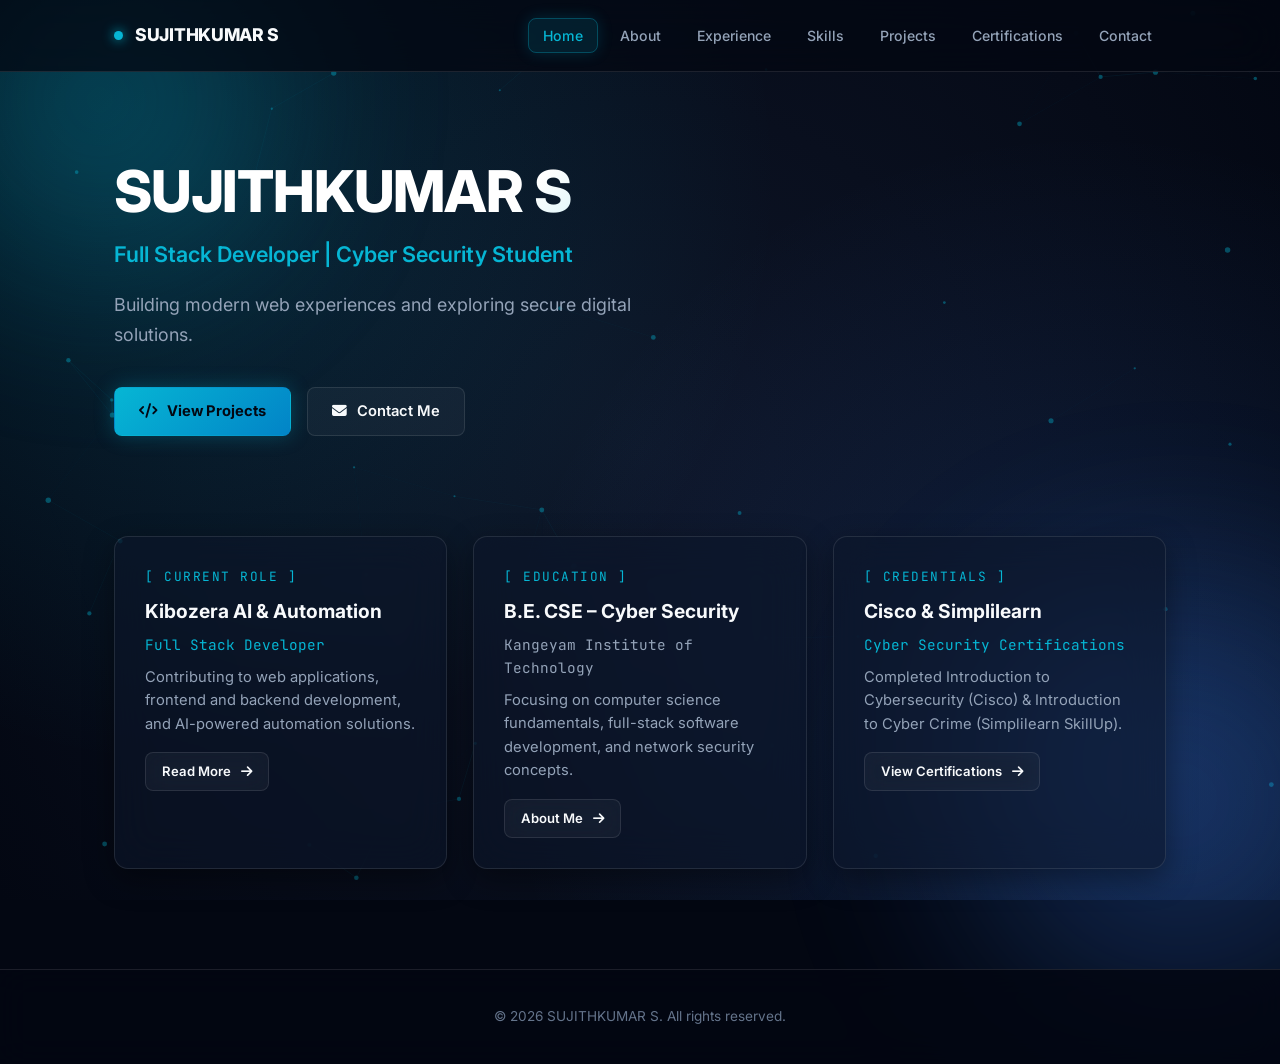
==== index.html @ cd96d647 "Initial portfolio website" ====
<!DOCTYPE html>
<html lang="en">
<head>
  <meta charset="UTF-8">
  <meta name="viewport" content="width=device-width, initial-scale=1.0">
  <title>SUJITHKUMAR S | Full Stack Developer & Cyber Security Student</title>
  <meta name="description" content="Personal Portfolio of SUJITHKUMAR S - Full Stack Developer & B.E. CSE (Cyber Security) Student.">
  <meta name="theme-color" content="#030712">
  
  <!-- Fonts -->
  <link rel="preconnect" href="https://fonts.googleapis.com">
  <link rel="preconnect" href="https://fonts.gstatic.com" crossorigin>
  <link href="https://fonts.googleapis.com/css2?family=Inter:wght@300;400;500;600;700;800&family=JetBrains+Mono:wght@400;500;600&display=swap" rel="stylesheet">
  
  <!-- Icons -->
  <link rel="stylesheet" href="https://cdnjs.cloudflare.com/ajax/libs/font-awesome/6.4.0/css/all.min.css">
  
  <!-- Main CSS -->
  <link rel="stylesheet" href="style.css">
</head>
<body>

  <!-- ANIMATED BACKGROUND ELEMENTS -->
  <canvas id="bg-canvas"></canvas>
  <div class="bg-orb bg-orb-1"></div>
  <div class="bg-orb bg-orb-2"></div>

  <!-- NAVBAR -->
  <nav class="navbar">
    <div class="container nav-container">
      <a href="index.html" class="nav-brand">
        <span class="nav-brand-dot"></span>
        SUJITHKUMAR S
      </a>

      <ul class="nav-links" id="nav-links">
        <li><a href="index.html" class="nav-link active">Home</a></li>
        <li><a href="about.html" class="nav-link">About</a></li>
        <li><a href="experience.html" class="nav-link">Experience</a></li>
        <li><a href="skills.html" class="nav-link">Skills</a></li>
        <li><a href="projects.html" class="nav-link">Projects</a></li>
        <li><a href="certifications.html" class="nav-link">Certifications</a></li>
        <li><a href="contact.html" class="nav-link">Contact</a></li>
      </ul>

      <button class="mobile-toggle" id="mobile-toggle" aria-label="Toggle navigation">
        <i class="fa-solid fa-bars"></i>
      </button>
    </div>
  </nav>

  <!-- HERO SECTION -->
  <section class="section hero-section">
    <div class="container">
      <h1 class="hero-title">SUJITHKUMAR S</h1>
      <h2 class="hero-subtitle">Full Stack Developer | Cyber Security Student</h2>
      <p class="hero-desc">
        Building modern web experiences and exploring secure digital solutions.
      </p>

      <div class="hero-actions">
        <a href="projects.html" class="btn btn-primary">
          <i class="fa-solid fa-code"></i> View Projects
        </a>
        <a href="contact.html" class="btn btn-outline">
          <i class="fa-solid fa-envelope"></i> Contact Me
        </a>
      </div>
    </div>
  </section>

  <!-- HIGHLIGHT OVERVIEW CARDS -->
  <section class="section" style="padding-top: 0;">
    <div class="container">
      <div class="projects-grid">
        <div class="card">
          <div class="section-tag">[ CURRENT ROLE ]</div>
          <h3 style="font-size: 1.2rem; font-weight: 700; margin-bottom: 6px;">Kibozera AI & Automation</h3>
          <p style="color: var(--accent-cyan); font-size: 0.9rem; margin-bottom: 10px;" class="font-mono">Full Stack Developer</p>
          <p style="color: var(--text-secondary); font-size: 0.92rem; margin-bottom: 16px;">
            Contributing to web applications, frontend and backend development, and AI-powered automation solutions.
          </p>
          <a href="experience.html" class="btn btn-outline btn-sm">Read More <i class="fa-solid fa-arrow-right"></i></a>
        </div>

        <div class="card">
          <div class="section-tag">[ EDUCATION ]</div>
          <h3 style="font-size: 1.2rem; font-weight: 700; margin-bottom: 6px;">B.E. CSE – Cyber Security</h3>
          <p style="color: var(--text-secondary); font-size: 0.9rem; margin-bottom: 10px;" class="font-mono">Kangeyam Institute of Technology</p>
          <p style="color: var(--text-secondary); font-size: 0.92rem; margin-bottom: 16px;">
            Focusing on computer science fundamentals, full-stack software development, and network security concepts.
          </p>
          <a href="about.html" class="btn btn-outline btn-sm">About Me <i class="fa-solid fa-arrow-right"></i></a>
        </div>

        <div class="card">
          <div class="section-tag">[ CREDENTIALS ]</div>
          <h3 style="font-size: 1.2rem; font-weight: 700; margin-bottom: 6px;">Cisco & Simplilearn</h3>
          <p style="color: var(--accent-cyan); font-size: 0.9rem; margin-bottom: 10px;" class="font-mono">Cyber Security Certifications</p>
          <p style="color: var(--text-secondary); font-size: 0.92rem; margin-bottom: 16px;">
            Completed Introduction to Cybersecurity (Cisco) & Introduction to Cyber Crime (Simplilearn SkillUp).
          </p>
          <a href="certifications.html" class="btn btn-outline btn-sm">View Certifications <i class="fa-solid fa-arrow-right"></i></a>
        </div>
      </div>
    </div>
  </section>

  <!-- FOOTER -->
  <footer class="footer">
    <div class="container">
      <p>&copy; 2026 SUJITHKUMAR S. All rights reserved.</p>
    </div>
  </footer>

  <div id="toast-container" class="toast-container"></div>
  <script src="script.js"></script>
</body>
</html>
---- style.css ----
/* ==========================================================================
   SUJITHKUMAR S - PERSONAL PORTFOLIO STYLESHEET
   Full Stack Developer | B.E. CSE (Cyber Security) Student
   Design: Ultra-Premium Ambient Grid, Floating Orbs, Particle Network, Glassmorphism
   ========================================================================== */

@import url('https://fonts.googleapis.com/css2?family=Inter:wght@300;400;500;600;700;800&family=JetBrains+Mono:wght@400;500;600&display=swap');

:root {
  /* Ambient Dark Palette */
  --bg-main: #030712;
  --bg-surface: rgba(13, 22, 42, 0.6);
  --bg-card-hover: rgba(22, 34, 60, 0.75);
  
  /* Cyber Cyan / Electric Blue Accents */
  --accent-cyan: #06b6d4;
  --accent-cyan-light: #22d3ee;
  --accent-blue: #3b82f6;
  --accent-glow: rgba(6, 182, 212, 0.28);
  
  /* Text & Glass Borders */
  --text-primary: #f8fafc;
  --text-secondary: #94a3b8;
  --text-muted: #64748b;
  --border-glass: rgba(255, 255, 255, 0.1);
  --border-accent: rgba(6, 182, 212, 0.45);

  /* Typography */
  --font-sans: 'Inter', -apple-system, BlinkMacSystemFont, sans-serif;
  --font-mono: 'JetBrains Mono', monospace;

  /* Utility Specs */
  --radius-sm: 8px;
  --radius-md: 14px;
  --radius-lg: 20px;
  --transition: all 0.3s cubic-bezier(0.4, 0, 0.2, 1);
}

/* Reset & Base */
* {
  margin: 0;
  padding: 0;
  box-sizing: border-box;
}

html {
  scroll-behavior: smooth;
  font-size: 16px;
}

body {
  background-color: var(--bg-main);
  background-image: 
    radial-gradient(circle at 15% 20%, rgba(6, 182, 212, 0.15) 0%, transparent 45%),
    radial-gradient(circle at 85% 80%, rgba(59, 130, 246, 0.15) 0%, transparent 45%),
    radial-gradient(circle at 50% 50%, rgba(15, 23, 42, 0.9) 0%, transparent 100%);
  background-attachment: fixed;
  color: var(--text-primary);
  font-family: var(--font-sans);
  line-height: 1.6;
  min-height: 100vh;
  display: flex;
  flex-direction: column;
  overflow-x: hidden;
  position: relative;
}

/* Canvas & Ambient Glow Background Elements */
#bg-canvas {
  position: fixed;
  top: 0;
  left: 0;
  width: 100vw;
  height: 100vh;
  pointer-events: none;
  z-index: 0;
  opacity: 0.65;
}

.bg-orb {
  position: fixed;
  border-radius: 50%;
  filter: blur(90px);
  pointer-events: none;
  z-index: 0;
  opacity: 0.35;
  animation: orbFloat 12s infinite alternate ease-in-out;
}

.bg-orb-1 {
  width: 400px;
  height: 400px;
  top: -100px;
  left: -100px;
  background: radial-gradient(circle, var(--accent-cyan), transparent);
}

.bg-orb-2 {
  width: 500px;
  height: 500px;
  bottom: -150px;
  right: -150px;
  background: radial-gradient(circle, var(--accent-blue), transparent);
  animation-delay: -6s;
}

@keyframes orbFloat {
  0% { transform: translate(0, 0) scale(1); }
  50% { transform: translate(40px, 30px) scale(1.1); }
  100% { transform: translate(-30px, 50px) scale(0.95); }
}

/* Custom Scrollbar */
::-webkit-scrollbar {
  width: 8px;
}
::-webkit-scrollbar-track {
  background: var(--bg-main);
}
::-webkit-scrollbar-thumb {
  background: rgba(6, 182, 212, 0.25);
  border-radius: 4px;
}
::-webkit-scrollbar-thumb:hover {
  background: var(--accent-cyan);
  box-shadow: 0 0 10px var(--accent-cyan);
}

/* Typography Utilities */
.font-mono { font-family: var(--font-mono); }
.text-accent { color: var(--accent-cyan); }
.text-blue { color: var(--accent-blue); }
.text-muted { color: var(--text-secondary); }

/* Layout Containers */
.container {
  max-width: 1100px;
  margin: 0 auto;
  padding: 0 24px;
  width: 100%;
  position: relative;
  z-index: 1;
}

.section {
  padding: 100px 0;
  position: relative;
  z-index: 1;
}

.section-header {
  margin-bottom: 48px;
}

.section-tag {
  font-family: var(--font-mono);
  font-size: 0.8rem;
  color: var(--accent-cyan);
  letter-spacing: 1.5px;
  text-transform: uppercase;
  margin-bottom: 8px;
  display: block;
}

.section-title {
  font-size: 2.2rem;
  font-weight: 800;
  letter-spacing: -0.5px;
  color: var(--text-primary);
  background: linear-gradient(135deg, #ffffff 40%, var(--accent-cyan) 100%);
  -webkit-background-clip: text;
  -webkit-text-fill-color: transparent;
}

/* Glassmorphic Navbar */
.navbar {
  position: fixed;
  top: 0;
  left: 0;
  right: 0;
  height: 72px;
  background: rgba(3, 7, 18, 0.75);
  backdrop-filter: blur(20px);
  -webkit-backdrop-filter: blur(20px);
  border-bottom: 1px solid var(--border-glass);
  z-index: 1000;
  display: flex;
  align-items: center;
  transition: var(--transition);
}

.nav-container {
  display: flex;
  align-items: center;
  justify-content: space-between;
}

.nav-brand {
  display: flex;
  align-items: center;
  gap: 12px;
  text-decoration: none;
  color: var(--text-primary);
  font-weight: 800;
  font-size: 1.1rem;
  letter-spacing: -0.3px;
  transition: var(--transition);
}

.nav-brand:hover {
  color: var(--accent-cyan);
}

.nav-brand-dot {
  width: 9px;
  height: 9px;
  background-color: var(--accent-cyan);
  border-radius: 50%;
  box-shadow: 0 0 12px var(--accent-cyan);
  animation: pulseDot 2s infinite ease-in-out;
}

@keyframes pulseDot {
  0%, 100% { transform: scale(1); opacity: 0.8; box-shadow: 0 0 8px var(--accent-cyan); }
  50% { transform: scale(1.3); opacity: 1; box-shadow: 0 0 16px var(--accent-cyan-light); }
}

.nav-links {
  display: flex;
  align-items: center;
  gap: 8px;
  list-style: none;
}

.nav-link {
  color: var(--text-secondary);
  text-decoration: none;
  font-size: 0.88rem;
  font-weight: 500;
  padding: 8px 14px;
  border-radius: var(--radius-sm);
  transition: var(--transition);
}

.nav-link:hover {
  color: var(--text-primary);
  background: rgba(255, 255, 255, 0.06);
  transform: translateY(-1px);
}

.nav-link.active {
  color: var(--accent-cyan);
  background: rgba(6, 182, 212, 0.12);
  border: 1px solid rgba(6, 182, 212, 0.3);
  box-shadow: 0 0 15px rgba(6, 182, 212, 0.18);
}

.mobile-toggle {
  display: none;
  background: transparent;
  border: none;
  color: var(--text-primary);
  font-size: 1.2rem;
  cursor: pointer;
}

/* Enhanced Glassmorphism Card Component */
.card {
  background: var(--bg-surface);
  backdrop-filter: blur(20px);
  -webkit-backdrop-filter: blur(20px);
  border: 1px solid var(--border-glass);
  border-radius: var(--radius-md);
  padding: 30px;
  box-shadow: 0 10px 30px rgba(0, 0, 0, 0.4);
  transition: var(--transition);
  position: relative;
  overflow: hidden;
}

.card::before {
  content: '';
  position: absolute;
  top: 0;
  left: -100%;
  width: 100%;
  height: 100%;
  background: linear-gradient(90deg, transparent, rgba(255, 255, 255, 0.05), transparent);
  transition: 0.6s ease;
}

.card:hover::before {
  left: 100%;
}

.card:hover {
  background: var(--bg-card-hover);
  border-color: var(--border-accent);
  transform: translateY(-5px);
  box-shadow: 0 16px 45px rgba(0, 0, 0, 0.55), 0 0 25px var(--accent-glow);
}

/* Animated Glass Buttons */
.btn {
  display: inline-flex;
  align-items: center;
  gap: 10px;
  padding: 12px 24px;
  border-radius: var(--radius-sm);
  font-size: 0.92rem;
  font-weight: 600;
  text-decoration: none;
  cursor: pointer;
  transition: var(--transition);
  border: 1px solid transparent;
  position: relative;
  overflow: hidden;
}

.btn-primary {
  background: linear-gradient(135deg, var(--accent-cyan) 0%, #0284c7 100%);
  color: #030712;
  box-shadow: 0 0 20px var(--accent-glow);
  font-weight: 700;
}

.btn-primary:hover {
  background: linear-gradient(135deg, var(--accent-cyan-light) 0%, var(--accent-cyan) 100%);
  transform: translateY(-3px);
  box-shadow: 0 0 30px rgba(6, 182, 212, 0.5);
  color: #000;
}

.btn-outline {
  background: rgba(255, 255, 255, 0.04);
  backdrop-filter: blur(12px);
  color: var(--text-primary);
  border-color: var(--border-glass);
}

.btn-outline:hover {
  border-color: var(--accent-cyan);
  color: var(--accent-cyan);
  background: rgba(6, 182, 212, 0.1);
  transform: translateY(-3px);
  box-shadow: 0 0 20px rgba(6, 182, 212, 0.25);
}

.btn-sm {
  padding: 8px 16px;
  font-size: 0.82rem;
}

/* Hero Section */
.hero-section {
  padding-top: 160px;
  padding-bottom: 100px;
}

.hero-title {
  font-size: 3.6rem;
  font-weight: 800;
  letter-spacing: -1.2px;
  line-height: 1.1;
  margin-bottom: 14px;
  background: linear-gradient(135deg, #ffffff 40%, var(--accent-cyan) 90%);
  -webkit-background-clip: text;
  -webkit-text-fill-color: transparent;
  animation: fadeInUp 0.7s ease forwards;
}

.hero-subtitle {
  font-size: 1.35rem;
  color: var(--accent-cyan);
  font-weight: 600;
  margin-bottom: 18px;
  animation: fadeInUp 0.9s ease forwards;
}

.hero-desc {
  color: var(--text-secondary);
  font-size: 1.12rem;
  max-width: 600px;
  margin-bottom: 36px;
  line-height: 1.7;
  animation: fadeInUp 1.1s ease forwards;
}

.hero-actions {
  display: flex;
  gap: 16px;
  flex-wrap: wrap;
  animation: fadeInUp 1.3s ease forwards;
}

/* Experience Section */
.exp-card {
  display: flex;
  flex-direction: column;
  gap: 14px;
}

.exp-header {
  display: flex;
  justify-content: space-between;
  align-items: flex-start;
  flex-wrap: wrap;
  gap: 8px;
}

.exp-company {
  font-size: 1.3rem;
  font-weight: 700;
  color: var(--text-primary);
}

.exp-role {
  font-size: 0.95rem;
  color: var(--accent-cyan);
  font-weight: 600;
}

.exp-list {
  list-style: none;
  display: flex;
  flex-direction: column;
  gap: 10px;
  color: var(--text-secondary);
  font-size: 0.96rem;
}

.exp-list li {
  position: relative;
  padding-left: 22px;
}

.exp-list li::before {
  content: "▹";
  position: absolute;
  left: 0;
  color: var(--accent-cyan);
  font-weight: bold;
}

/* Skills Section & Floating Badges */
.skills-grid {
  display: grid;
  grid-template-columns: repeat(auto-fill, minmax(180px, 1fr));
  gap: 18px;
}

.skill-card {
  display: flex;
  align-items: center;
  gap: 14px;
  padding: 18px 22px;
  background: var(--bg-surface);
  backdrop-filter: blur(16px);
  -webkit-backdrop-filter: blur(16px);
  border: 1px solid var(--border-glass);
  border-radius: var(--radius-md);
  transition: var(--transition);
}

.skill-card:hover {
  border-color: var(--accent-cyan);
  transform: translateY(-4px) scale(1.02);
  box-shadow: 0 10px 25px rgba(0, 0, 0, 0.4), 0 0 18px var(--accent-glow);
  background: rgba(22, 34, 60, 0.8);
}

.skill-icon {
  font-size: 1.4rem;
  color: var(--accent-cyan);
  transition: var(--transition);
}

.skill-card:hover .skill-icon {
  transform: scale(1.15) rotate(5deg);
  color: var(--accent-cyan-light);
}

.skill-name {
  font-weight: 600;
  font-size: 0.95rem;
}

/* Projects Section */
.projects-grid {
  display: grid;
  grid-template-columns: repeat(auto-fit, minmax(320px, 1fr));
  gap: 26px;
}

.project-card {
  display: flex;
  flex-direction: column;
  justify-content: space-between;
}

.project-title {
  font-size: 1.25rem;
  font-weight: 700;
  margin-bottom: 10px;
}

.project-desc {
  color: var(--text-secondary);
  font-size: 0.94rem;
  margin-bottom: 18px;
  line-height: 1.6;
}

.project-tags {
  display: flex;
  flex-wrap: wrap;
  gap: 8px;
  margin-bottom: 22px;
}

.tag {
  font-family: var(--font-mono);
  font-size: 0.78rem;
  padding: 5px 12px;
  background: rgba(6, 182, 212, 0.08);
  border: 1px solid rgba(6, 182, 212, 0.25);
  color: var(--accent-cyan);
  border-radius: 6px;
  transition: var(--transition);
}

.tag:hover {
  background: rgba(6, 182, 212, 0.2);
  box-shadow: 0 0 12px var(--accent-glow);
}

.project-actions {
  display: flex;
  gap: 12px;
}

/* Certifications Section */
.cert-card {
  display: flex;
  align-items: center;
  gap: 22px;
}

.cert-icon {
  width: 52px;
  height: 52px;
  border-radius: var(--radius-sm);
  background: rgba(6, 182, 212, 0.1);
  border: 1px solid var(--border-accent);
  display: flex;
  align-items: center;
  justify-content: center;
  color: var(--accent-cyan);
  font-size: 1.5rem;
  flex-shrink: 0;
  box-shadow: 0 0 15px var(--accent-glow);
  animation: floatAnimation 4s infinite ease-in-out;
}

.cert-details h4 {
  font-size: 1.15rem;
  font-weight: 700;
}

.cert-details p {
  color: var(--text-secondary);
  font-size: 0.9rem;
  margin-top: 3px;
}

.cert-badge {
  display: inline-flex;
  align-items: center;
  gap: 6px;
  margin-top: 8px;
  font-family: var(--font-mono);
  font-size: 0.8rem;
  color: #10b981;
  background: rgba(16, 185, 129, 0.1);
  padding: 4px 10px;
  border-radius: 4px;
  border: 1px solid rgba(16, 185, 129, 0.25);
}

/* Contact Section */
.contact-grid {
  display: grid;
  grid-template-columns: 1fr 1fr;
  gap: 36px;
}

.contact-links {
  display: flex;
  flex-direction: column;
  gap: 18px;
}

.contact-item {
  display: flex;
  align-items: center;
  gap: 14px;
  color: var(--text-secondary);
  text-decoration: none;
  font-size: 0.95rem;
  padding: 14px 18px;
  background: rgba(255, 255, 255, 0.03);
  backdrop-filter: blur(10px);
  border: 1px solid var(--border-glass);
  border-radius: var(--radius-sm);
  transition: var(--transition);
}

.contact-item:hover {
  color: var(--accent-cyan);
  border-color: var(--accent-cyan);
  background: rgba(6, 182, 212, 0.08);
  transform: translateX(6px);
  box-shadow: 0 0 15px var(--accent-glow);
}

.contact-item i {
  font-size: 1.15rem;
  width: 24px;
  color: var(--accent-cyan);
}

.form-group {
  display: flex;
  flex-direction: column;
  gap: 6px;
  margin-bottom: 16px;
}

.form-group label {
  font-size: 0.85rem;
  color: var(--text-secondary);
  font-family: var(--font-mono);
}

.input-field {
  background: rgba(10, 16, 30, 0.6);
  backdrop-filter: blur(12px);
  -webkit-backdrop-filter: blur(12px);
  border: 1px solid var(--border-glass);
  border-radius: var(--radius-sm);
  padding: 12px 16px;
  color: var(--text-primary);
  font-family: var(--font-sans);
  font-size: 0.92rem;
  outline: none;
  transition: var(--transition);
}

.input-field:focus {
  border-color: var(--accent-cyan);
  box-shadow: 0 0 18px var(--accent-glow);
  background: rgba(15, 23, 42, 0.85);
}

/* Footer */
.footer {
  margin-top: auto;
  padding: 36px 0;
  border-top: 1px solid var(--border-glass);
  text-align: center;
  color: var(--text-muted);
  font-size: 0.85rem;
  background: rgba(3, 7, 18, 0.85);
  backdrop-filter: blur(16px);
  position: relative;
  z-index: 1;
}

/* Toast Notification */
.toast-container {
  position: fixed;
  bottom: 24px;
  right: 24px;
  z-index: 2000;
}

.toast {
  background: rgba(13, 22, 42, 0.95);
  backdrop-filter: blur(16px);
  border: 1px solid var(--accent-cyan);
  color: #fff;
  padding: 14px 22px;
  border-radius: var(--radius-sm);
  font-size: 0.88rem;
  box-shadow: 0 10px 30px rgba(0, 0, 0, 0.6), 0 0 20px var(--accent-glow);
  animation: fadeInUp 0.4s ease forwards;
}

/* Keyframe Animations */
@keyframes fadeInUp {
  from {
    opacity: 0;
    transform: translateY(20px);
  }
  to {
    opacity: 1;
    transform: translateY(0);
  }
}

@keyframes floatAnimation {
  0%, 100% { transform: translateY(0px); }
  50% { transform: translateY(-6px); }
}

/* Responsive Queries */
@media (max-width: 768px) {
  .hero-title { font-size: 2.5rem; }
  .contact-grid { grid-template-columns: 1fr; }
  .nav-links {
    position: fixed;
    top: 72px;
    left: 0;
    right: 0;
    background: rgba(3, 7, 18, 0.96);
    backdrop-filter: blur(20px);
    border-bottom: 1px solid var(--border-glass);
    flex-direction: column;
    padding: 24px;
    transform: translateY(-150%);
    transition: var(--transition);
  }
  .nav-links.active {
    transform: translateY(0);
  }
  .mobile-toggle {
    display: block;
  }
}
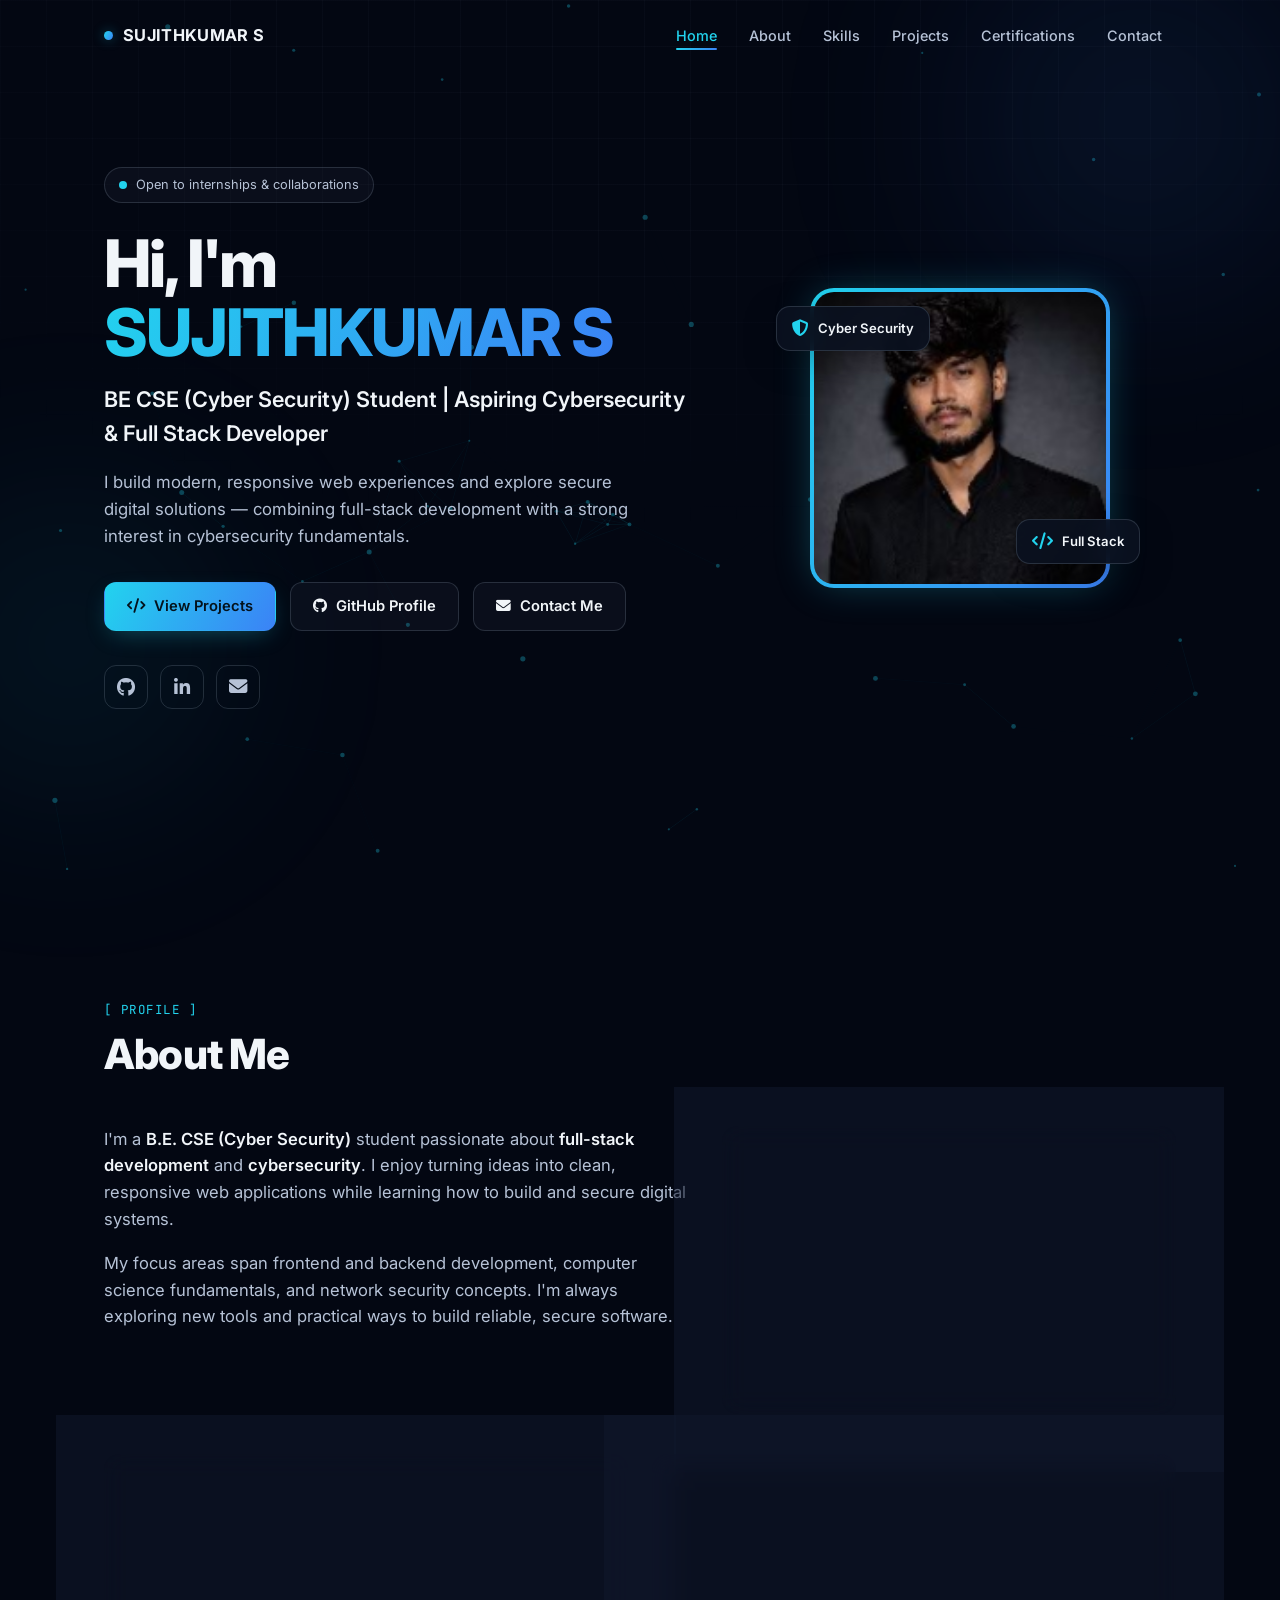
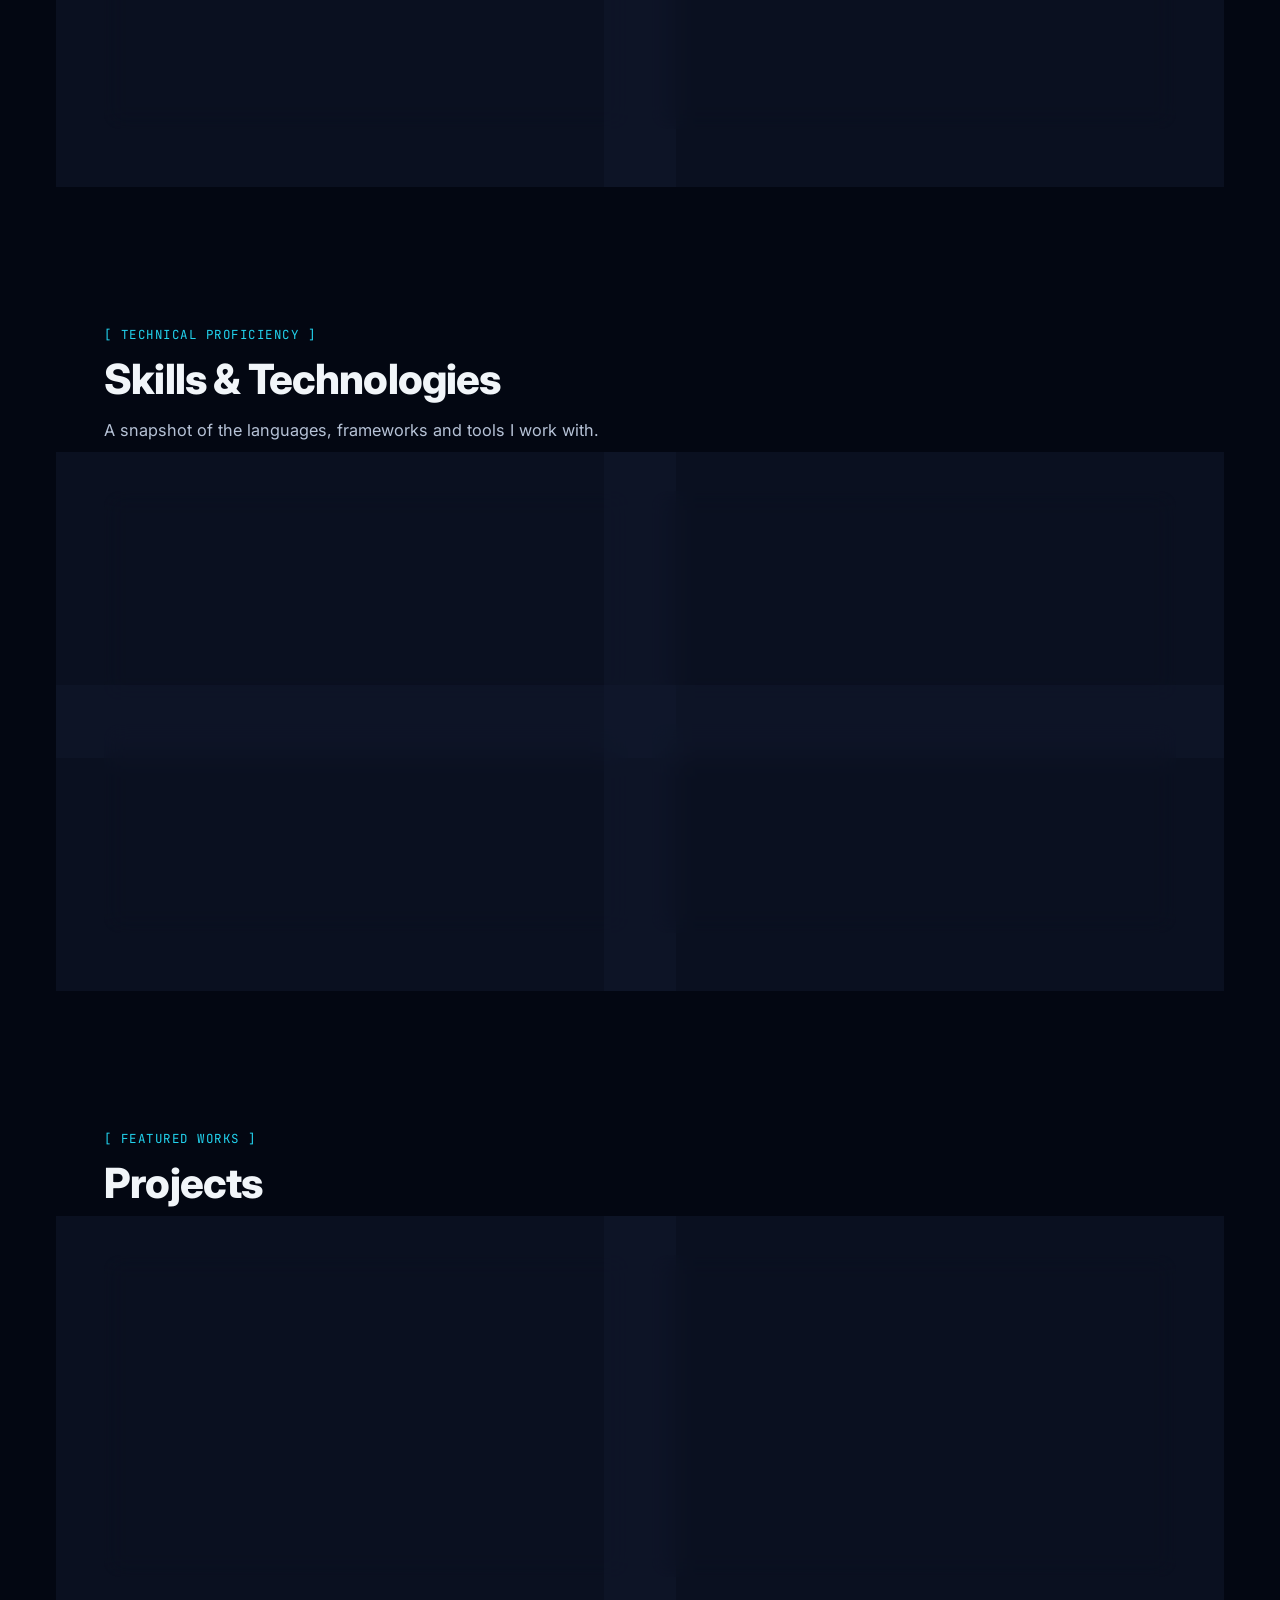
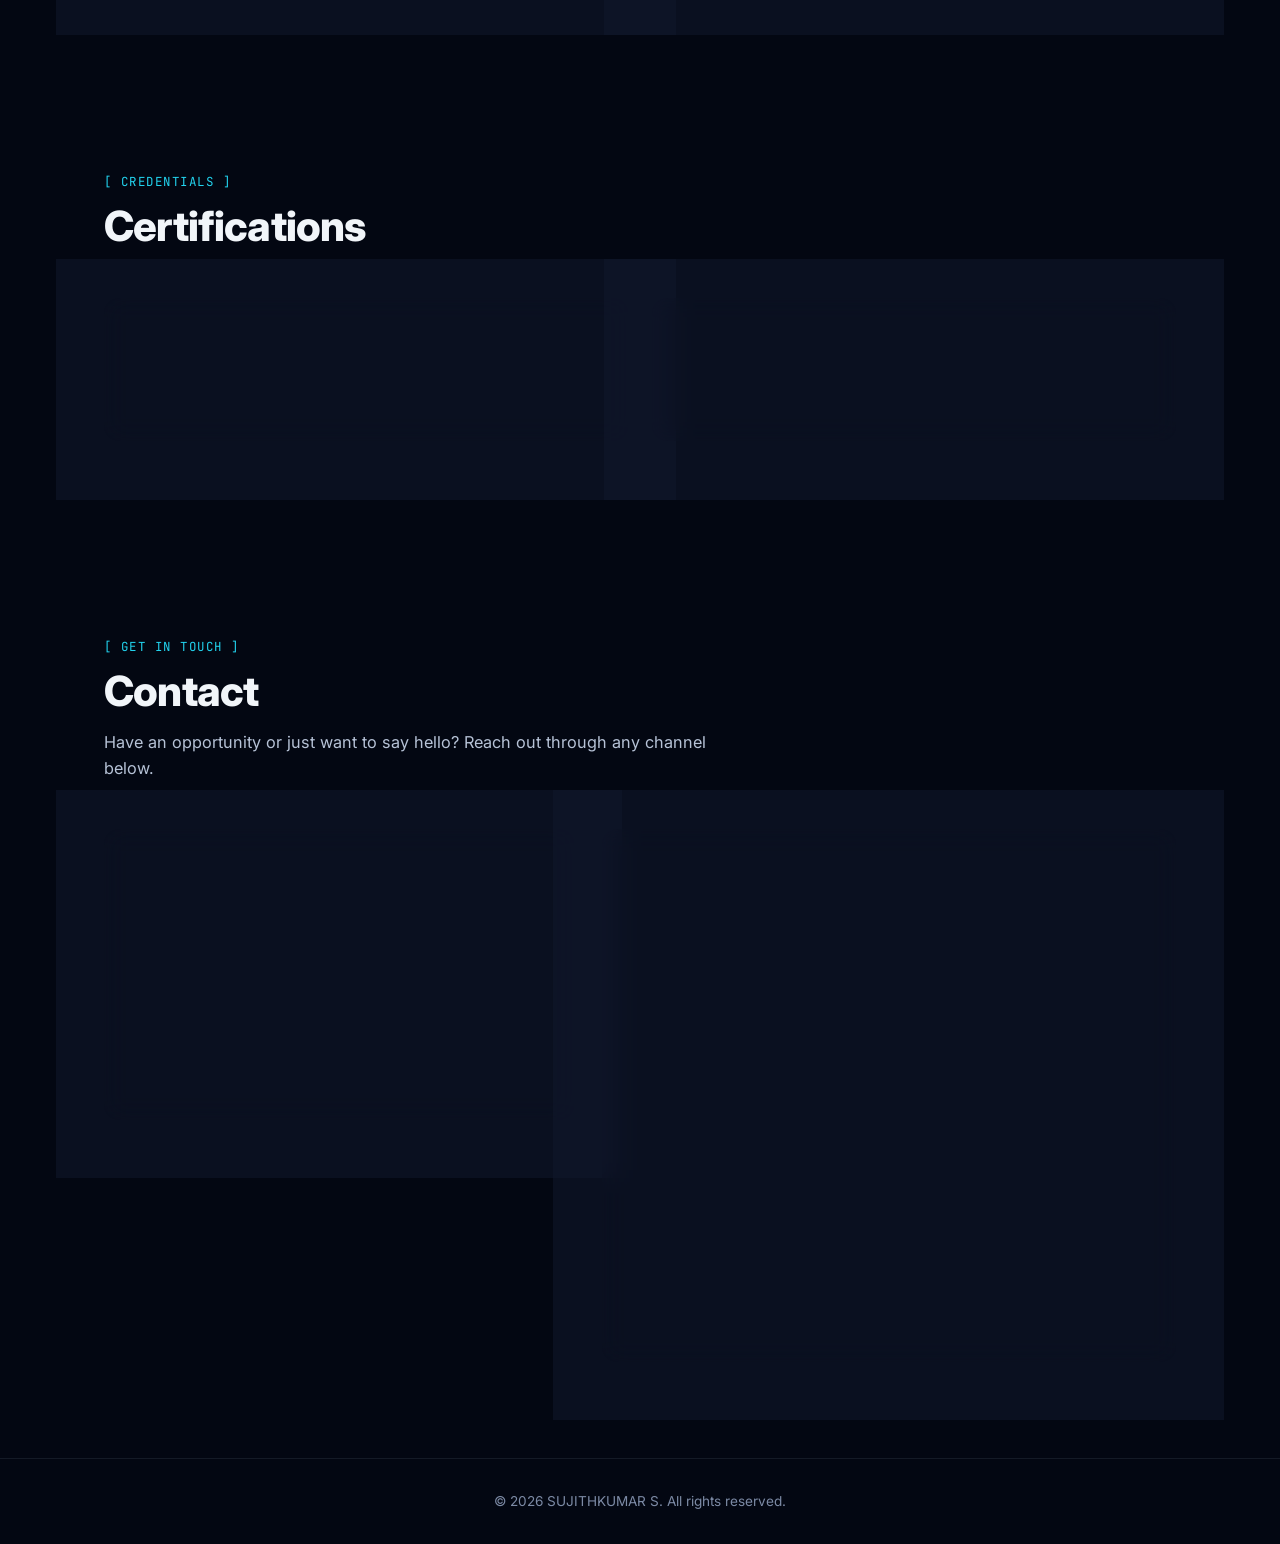
==== commit 27a8c26c: "Redesign portfolio into modern single-page site" ====
--- a/index.html
+++ b/index.html
@@ -3,108 +3,410 @@
 <head>
   <meta charset="UTF-8">
   <meta name="viewport" content="width=device-width, initial-scale=1.0">
-  <title>SUJITHKUMAR S | Full Stack Developer & Cyber Security Student</title>
-  <meta name="description" content="Personal Portfolio of SUJITHKUMAR S - Full Stack Developer & B.E. CSE (Cyber Security) Student.">
+  <title>SUJITHKUMAR S | Cybersecurity & Full Stack Developer</title>
+  <meta name="description" content="Portfolio of SUJITHKUMAR S — B.E. CSE (Cyber Security) student and aspiring cybersecurity & full stack developer. Explore projects, skills, and certifications.">
   <meta name="theme-color" content="#030712">
-  
+  <meta name="author" content="SUJITHKUMAR S">
+
+  <!-- Open Graph -->
+  <meta property="og:title" content="SUJITHKUMAR S | Cybersecurity & Full Stack Developer">
+  <meta property="og:description" content="B.E. CSE (Cyber Security) student building modern web experiences and exploring secure digital solutions.">
+  <meta property="og:type" content="website">
+  <meta property="og:image" content="sujith.jpg">
+
   <!-- Fonts -->
   <link rel="preconnect" href="https://fonts.googleapis.com">
   <link rel="preconnect" href="https://fonts.gstatic.com" crossorigin>
   <link href="https://fonts.googleapis.com/css2?family=Inter:wght@300;400;500;600;700;800&family=JetBrains+Mono:wght@400;500;600&display=swap" rel="stylesheet">
-  
+
   <!-- Icons -->
   <link rel="stylesheet" href="https://cdnjs.cloudflare.com/ajax/libs/font-awesome/6.4.0/css/all.min.css">
-  
+
   <!-- Main CSS -->
   <link rel="stylesheet" href="style.css">
 </head>
 <body>
 
-  <!-- ANIMATED BACKGROUND ELEMENTS -->
-  <canvas id="bg-canvas"></canvas>
-  <div class="bg-orb bg-orb-1"></div>
-  <div class="bg-orb bg-orb-2"></div>
+  <!-- ANIMATED BACKGROUND -->
+  <canvas id="bg-canvas" aria-hidden="true"></canvas>
+  <div class="bg-orb bg-orb-1" aria-hidden="true"></div>
+  <div class="bg-orb bg-orb-2" aria-hidden="true"></div>
 
   <!-- NAVBAR -->
-  <nav class="navbar">
+  <nav class="navbar" id="navbar">
     <div class="container nav-container">
-      <a href="index.html" class="nav-brand">
-        <span class="nav-brand-dot"></span>
+      <a href="#home" class="nav-brand" aria-label="Home">
+        <span class="nav-brand-dot" aria-hidden="true"></span>
         SUJITHKUMAR S
       </a>
 
       <ul class="nav-links" id="nav-links">
-        <li><a href="index.html" class="nav-link active">Home</a></li>
-        <li><a href="about.html" class="nav-link">About</a></li>
-        <li><a href="experience.html" class="nav-link">Experience</a></li>
-        <li><a href="skills.html" class="nav-link">Skills</a></li>
-        <li><a href="projects.html" class="nav-link">Projects</a></li>
-        <li><a href="certifications.html" class="nav-link">Certifications</a></li>
-        <li><a href="contact.html" class="nav-link">Contact</a></li>
+        <li><a href="#home" class="nav-link" data-section="home">Home</a></li>
+        <li><a href="#about" class="nav-link" data-section="about">About</a></li>
+        <li><a href="#skills" class="nav-link" data-section="skills">Skills</a></li>
+        <li><a href="#projects" class="nav-link" data-section="projects">Projects</a></li>
+        <li><a href="#certifications" class="nav-link" data-section="certifications">Certifications</a></li>
+        <li><a href="#contact" class="nav-link" data-section="contact">Contact</a></li>
       </ul>
 
-      <button class="mobile-toggle" id="mobile-toggle" aria-label="Toggle navigation">
-        <i class="fa-solid fa-bars"></i>
+      <button class="mobile-toggle" id="mobile-toggle" aria-label="Toggle navigation" aria-expanded="false" aria-controls="nav-links">
+        <i class="fa-solid fa-bars" aria-hidden="true"></i>
       </button>
     </div>
   </nav>
 
-  <!-- HERO SECTION -->
-  <section class="section hero-section">
-    <div class="container">
-      <h1 class="hero-title">SUJITHKUMAR S</h1>
-      <h2 class="hero-subtitle">Full Stack Developer | Cyber Security Student</h2>
-      <p class="hero-desc">
-        Building modern web experiences and exploring secure digital solutions.
-      </p>
-
-      <div class="hero-actions">
-        <a href="projects.html" class="btn btn-primary">
-          <i class="fa-solid fa-code"></i> View Projects
-        </a>
-        <a href="contact.html" class="btn btn-outline">
-          <i class="fa-solid fa-envelope"></i> Contact Me
-        </a>
-      </div>
-    </div>
-  </section>
-
-  <!-- HIGHLIGHT OVERVIEW CARDS -->
-  <section class="section" style="padding-top: 0;">
-    <div class="container">
-      <div class="projects-grid">
-        <div class="card">
-          <div class="section-tag">[ CURRENT ROLE ]</div>
-          <h3 style="font-size: 1.2rem; font-weight: 700; margin-bottom: 6px;">Kibozera AI & Automation</h3>
-          <p style="color: var(--accent-cyan); font-size: 0.9rem; margin-bottom: 10px;" class="font-mono">Full Stack Developer</p>
-          <p style="color: var(--text-secondary); font-size: 0.92rem; margin-bottom: 16px;">
-            Contributing to web applications, frontend and backend development, and AI-powered automation solutions.
-          </p>
-          <a href="experience.html" class="btn btn-outline btn-sm">Read More <i class="fa-solid fa-arrow-right"></i></a>
-        </div>
-
-        <div class="card">
-          <div class="section-tag">[ EDUCATION ]</div>
-          <h3 style="font-size: 1.2rem; font-weight: 700; margin-bottom: 6px;">B.E. CSE – Cyber Security</h3>
-          <p style="color: var(--text-secondary); font-size: 0.9rem; margin-bottom: 10px;" class="font-mono">Kangeyam Institute of Technology</p>
-          <p style="color: var(--text-secondary); font-size: 0.92rem; margin-bottom: 16px;">
-            Focusing on computer science fundamentals, full-stack software development, and network security concepts.
-          </p>
-          <a href="about.html" class="btn btn-outline btn-sm">About Me <i class="fa-solid fa-arrow-right"></i></a>
-        </div>
-
-        <div class="card">
-          <div class="section-tag">[ CREDENTIALS ]</div>
-          <h3 style="font-size: 1.2rem; font-weight: 700; margin-bottom: 6px;">Cisco & Simplilearn</h3>
-          <p style="color: var(--accent-cyan); font-size: 0.9rem; margin-bottom: 10px;" class="font-mono">Cyber Security Certifications</p>
-          <p style="color: var(--text-secondary); font-size: 0.92rem; margin-bottom: 16px;">
-            Completed Introduction to Cybersecurity (Cisco) & Introduction to Cyber Crime (Simplilearn SkillUp).
-          </p>
-          <a href="certifications.html" class="btn btn-outline btn-sm">View Certifications <i class="fa-solid fa-arrow-right"></i></a>
-        </div>
-      </div>
-    </div>
-  </section>
+  <main>
+
+    <!-- HERO -->
+    <section class="section hero" id="home">
+      <div class="container">
+        <div class="hero-grid">
+          <div class="hero-content">
+            <span class="hero-status reveal">
+              <span class="pulse" aria-hidden="true"></span>
+              Open to internships & collaborations
+            </span>
+            <h1 class="hero-title reveal">
+              Hi, I&apos;m <span class="grad">SUJITHKUMAR&nbsp;S</span>
+            </h1>
+            <p class="hero-subtitle reveal">
+              BE CSE (Cyber Security) Student | Aspiring Cybersecurity &amp; Full Stack Developer
+            </p>
+            <p class="hero-desc reveal">
+              I build modern, responsive web experiences and explore secure digital
+              solutions — combining full-stack development with a strong interest in
+              cybersecurity fundamentals.
+            </p>
+
+            <div class="hero-actions reveal">
+              <a href="#projects" class="btn btn-primary">
+                <i class="fa-solid fa-code" aria-hidden="true"></i> View Projects
+              </a>
+              <a href="https://github.com/Sujithkumar15" target="_blank" rel="noopener" class="btn btn-outline">
+                <i class="fa-brands fa-github" aria-hidden="true"></i> GitHub Profile
+              </a>
+              <a href="#contact" class="btn btn-outline">
+                <i class="fa-solid fa-envelope" aria-hidden="true"></i> Contact Me
+              </a>
+            </div>
+
+            <div class="hero-socials reveal">
+              <a href="https://github.com/Sujithkumar15" target="_blank" rel="noopener" aria-label="GitHub">
+                <i class="fa-brands fa-github" aria-hidden="true"></i>
+              </a>
+              <a href="https://linkedin.com" target="_blank" rel="noopener" aria-label="LinkedIn">
+                <i class="fa-brands fa-linkedin-in" aria-hidden="true"></i>
+              </a>
+              <a href="mailto:sujithkumar.cyb25@kitech.edu.in" aria-label="Email">
+                <i class="fa-solid fa-envelope" aria-hidden="true"></i>
+              </a>
+            </div>
+          </div>
+
+          <div class="hero-visual reveal">
+            <div class="avatar-wrap">
+              <div class="avatar-ring">
+                <img src="sujith.jpg" alt="Portrait of SUJITHKUMAR S">
+              </div>
+              <div class="float-badge b1">
+                <i class="fa-solid fa-shield-halved" aria-hidden="true"></i> Cyber Security
+              </div>
+              <div class="float-badge b2">
+                <i class="fa-solid fa-code" aria-hidden="true"></i> Full Stack
+              </div>
+            </div>
+          </div>
+        </div>
+      </div>
+    </section>
+
+    <!-- ABOUT -->
+    <section class="section" id="about">
+      <div class="container">
+        <div class="section-header reveal">
+          <span class="section-tag">[ Profile ]</span>
+          <h2 class="section-title">About Me</h2>
+        </div>
+
+        <div class="about-grid">
+          <div class="about-text reveal">
+            <p>
+              I&apos;m a <strong>B.E. CSE (Cyber Security)</strong> student passionate about
+              <strong>full-stack development</strong> and <strong>cybersecurity</strong>. I enjoy
+              turning ideas into clean, responsive web applications while learning how to build and
+              secure digital systems.
+            </p>
+            <p>
+              My focus areas span frontend and backend development, computer science fundamentals,
+              and network security concepts. I&apos;m always exploring new tools and practical ways
+              to build reliable, secure software.
+            </p>
+          </div>
+
+          <div class="card reveal">
+            <div class="info-list">
+              <div class="info-item">
+                <span class="ic" aria-hidden="true"><i class="fa-solid fa-graduation-cap"></i></span>
+                <div>
+                  <h4>Education</h4>
+                  <p>B.E. CSE – Cyber Security, Kangeyam Institute of Technology</p>
+                </div>
+              </div>
+              <div class="info-item">
+                <span class="ic" aria-hidden="true"><i class="fa-solid fa-location-dot"></i></span>
+                <div>
+                  <h4>Focus</h4>
+                  <p>Full Stack Development &amp; Cybersecurity Fundamentals</p>
+                </div>
+              </div>
+              <div class="info-item">
+                <span class="ic" aria-hidden="true"><i class="fa-solid fa-briefcase"></i></span>
+                <div>
+                  <h4>Current Role</h4>
+                  <p>Full Stack Developer at Kibozera AI &amp; Automation</p>
+                </div>
+              </div>
+            </div>
+          </div>
+        </div>
+
+        <div class="timeline">
+          <div class="card timeline-item reveal">
+            <div class="tl-kind">Education</div>
+            <h3 class="tl-role">B.E. CSE – Cyber Security</h3>
+            <p class="tl-org font-mono">Kangeyam Institute of Technology</p>
+            <ul class="tl-list">
+              <li>Computer science fundamentals and full-stack software development.</li>
+              <li>Network security concepts and cybersecurity fundamentals.</li>
+            </ul>
+          </div>
+
+          <div class="card timeline-item reveal">
+            <div class="tl-kind">Experience</div>
+            <h3 class="tl-role">Full Stack Developer</h3>
+            <p class="tl-org font-mono">Kibozera AI &amp; Automation</p>
+            <ul class="tl-list">
+              <li>Developing and maintaining modern web applications.</li>
+              <li>Working across frontend and backend to deliver responsive UIs and APIs.</li>
+              <li>Integrating AI-powered automation into digital workflows.</li>
+            </ul>
+          </div>
+        </div>
+      </div>
+    </section>
+
+    <!-- SKILLS -->
+    <section class="section" id="skills">
+      <div class="container">
+        <div class="section-header reveal">
+          <span class="section-tag">[ Technical Proficiency ]</span>
+          <h2 class="section-title">Skills &amp; Technologies</h2>
+          <p class="section-lead">A snapshot of the languages, frameworks and tools I work with.</p>
+        </div>
+
+        <div class="skills-cats">
+          <div class="card reveal">
+            <div class="skill-cat-head">
+              <span class="ic" aria-hidden="true"><i class="fa-solid fa-terminal"></i></span>
+              <h3>Programming</h3>
+            </div>
+            <div class="skill-chips">
+              <span class="skill-chip"><i class="fa-solid fa-c" aria-hidden="true"></i> C</span>
+              <span class="skill-chip"><i class="fa-brands fa-python" aria-hidden="true"></i> Python</span>
+              <span class="skill-chip"><i class="fa-brands fa-java" aria-hidden="true"></i> Java</span>
+              <span class="skill-chip"><i class="fa-brands fa-js" aria-hidden="true"></i> JavaScript</span>
+            </div>
+          </div>
+
+          <div class="card reveal">
+            <div class="skill-cat-head">
+              <span class="ic" aria-hidden="true"><i class="fa-solid fa-window-maximize"></i></span>
+              <h3>Web Development</h3>
+            </div>
+            <div class="skill-chips">
+              <span class="skill-chip"><i class="fa-brands fa-html5" aria-hidden="true"></i> HTML</span>
+              <span class="skill-chip"><i class="fa-brands fa-css3-alt" aria-hidden="true"></i> CSS</span>
+              <span class="skill-chip"><i class="fa-brands fa-js" aria-hidden="true"></i> JavaScript</span>
+              <span class="skill-chip"><i class="fa-brands fa-react" aria-hidden="true"></i> React</span>
+              <span class="skill-chip"><i class="fa-solid fa-n" aria-hidden="true"></i> Next.js</span>
+            </div>
+          </div>
+
+          <div class="card reveal">
+            <div class="skill-cat-head">
+              <span class="ic" aria-hidden="true"><i class="fa-solid fa-shield-halved"></i></span>
+              <h3>Cybersecurity</h3>
+            </div>
+            <div class="skill-chips">
+              <span class="skill-chip"><i class="fa-solid fa-lock" aria-hidden="true"></i> Cybersecurity Fundamentals</span>
+              <span class="skill-chip"><i class="fa-solid fa-network-wired" aria-hidden="true"></i> Networking Basics</span>
+              <span class="skill-chip"><i class="fa-solid fa-bug" aria-hidden="true"></i> Cyber Attack Concepts</span>
+            </div>
+          </div>
+
+          <div class="card reveal">
+            <div class="skill-cat-head">
+              <span class="ic" aria-hidden="true"><i class="fa-solid fa-toolbox"></i></span>
+              <h3>Tools</h3>
+            </div>
+            <div class="skill-chips">
+              <span class="skill-chip"><i class="fa-brands fa-git-alt" aria-hidden="true"></i> Git</span>
+              <span class="skill-chip"><i class="fa-brands fa-github" aria-hidden="true"></i> GitHub</span>
+              <span class="skill-chip"><i class="fa-solid fa-code" aria-hidden="true"></i> VS Code</span>
+              <span class="skill-chip"><i class="fa-solid fa-fire" aria-hidden="true"></i> Firebase</span>
+            </div>
+          </div>
+        </div>
+      </div>
+    </section>
+
+    <!-- PROJECTS -->
+    <section class="section" id="projects">
+      <div class="container">
+        <div class="section-header reveal">
+          <span class="section-tag">[ Featured Works ]</span>
+          <h2 class="section-title">Projects</h2>
+        </div>
+
+        <div class="projects-grid">
+          <article class="card project-card reveal">
+            <div class="project-top">
+              <span class="project-icon" aria-hidden="true"><i class="fa-solid fa-window-restore"></i></span>
+            </div>
+            <h3 class="project-title">SWAN Web Application</h3>
+            <p class="project-desc">
+              Interactive web application built for clean user workflows and responsive frontend design.
+            </p>
+            <div class="project-tags">
+              <span class="tag">HTML</span>
+              <span class="tag">CSS</span>
+              <span class="tag">JavaScript</span>
+            </div>
+            <div class="project-actions">
+              <a href="https://github.com/Sujithkumar15" target="_blank" rel="noopener" class="btn btn-outline btn-sm">
+                <i class="fa-brands fa-github" aria-hidden="true"></i> GitHub
+              </a>
+            </div>
+          </article>
+
+          <article class="card project-card reveal">
+            <div class="project-top">
+              <span class="project-icon" aria-hidden="true"><i class="fa-solid fa-shield-halved"></i></span>
+            </div>
+            <h3 class="project-title">Secure Full-Stack Portal</h3>
+            <p class="project-desc">
+              Web application incorporating user authentication, backend integrations and security controls.
+            </p>
+            <div class="project-tags">
+              <span class="tag">JavaScript</span>
+              <span class="tag">Firebase</span>
+              <span class="tag">Cyber Security</span>
+            </div>
+            <div class="project-actions">
+              <a href="https://github.com/Sujithkumar15" target="_blank" rel="noopener" class="btn btn-outline btn-sm">
+                <i class="fa-brands fa-github" aria-hidden="true"></i> GitHub
+              </a>
+            </div>
+          </article>
+        </div>
+      </div>
+    </section>
+
+    <!-- CERTIFICATIONS -->
+    <section class="section" id="certifications">
+      <div class="container">
+        <div class="section-header reveal">
+          <span class="section-tag">[ Credentials ]</span>
+          <h2 class="section-title">Certifications</h2>
+        </div>
+
+        <div class="cert-grid">
+          <div class="card cert-card reveal">
+            <div class="cert-icon" aria-hidden="true">
+              <i class="fa-solid fa-shield-halved"></i>
+            </div>
+            <div class="cert-details">
+              <h4>Introduction to Cybersecurity</h4>
+              <p class="font-mono">Cisco Networking Academy</p>
+              <span class="cert-badge">
+                <i class="fa-solid fa-circle-check" aria-hidden="true"></i> Completed
+              </span>
+            </div>
+          </div>
+
+          <div class="card cert-card reveal">
+            <div class="cert-icon" aria-hidden="true">
+              <i class="fa-solid fa-certificate"></i>
+            </div>
+            <div class="cert-details">
+              <h4>Introduction to Cyber Crime</h4>
+              <p class="font-mono">Simplilearn SkillUp</p>
+              <span class="cert-badge">
+                <i class="fa-solid fa-circle-check" aria-hidden="true"></i> Completed
+              </span>
+            </div>
+          </div>
+        </div>
+      </div>
+    </section>
+
+    <!-- CONTACT -->
+    <section class="section" id="contact">
+      <div class="container">
+        <div class="section-header reveal">
+          <span class="section-tag">[ Get In Touch ]</span>
+          <h2 class="section-title">Contact</h2>
+          <p class="section-lead">Have an opportunity or just want to say hello? Reach out through any channel below.</p>
+        </div>
+
+        <div class="contact-grid">
+          <div class="card reveal">
+            <h3 style="font-size: 1.15rem; font-weight: 700;">Connect Directly</h3>
+            <div class="contact-links">
+              <a href="mailto:sujithkumar.cyb25@kitech.edu.in" class="contact-item font-mono">
+                <i class="fa-solid fa-envelope" aria-hidden="true"></i>
+                sujithkumar.cyb25@kitech.edu.in
+              </a>
+              <a href="https://linkedin.com" target="_blank" rel="noopener" class="contact-item font-mono">
+                <i class="fa-brands fa-linkedin" aria-hidden="true"></i>
+                LinkedIn Profile
+              </a>
+              <a href="https://github.com/Sujithkumar15" target="_blank" rel="noopener" class="contact-item font-mono">
+                <i class="fa-brands fa-github" aria-hidden="true"></i>
+                github.com/Sujithkumar15
+              </a>
+            </div>
+          </div>
+
+          <div class="card reveal">
+            <h3 style="font-size: 1.15rem; font-weight: 700;">Send a Message</h3>
+            <p style="color: var(--text-muted); font-size: 0.85rem; margin: 8px 0 20px;" class="font-mono">
+              Submitting opens your email client to send directly to sujithkumar.cyb25@kitech.edu.in.
+            </p>
+
+            <form id="contact-form" novalidate>
+              <div class="form-group">
+                <label for="contact-name">Name</label>
+                <input type="text" id="contact-name" name="name" class="input-field" placeholder="Your Name" required autocomplete="name">
+              </div>
+              <div class="form-group">
+                <label for="contact-email">Email</label>
+                <input type="email" id="contact-email" name="email" class="input-field" placeholder="name@domain.com" required autocomplete="email">
+              </div>
+              <div class="form-group">
+                <label for="contact-msg">Message</label>
+                <textarea id="contact-msg" name="message" class="input-field" rows="4" placeholder="Your message here..." required></textarea>
+              </div>
+              <button type="submit" class="btn btn-primary" style="width: 100%; justify-content: center; margin-top: 6px;">
+                <i class="fa-solid fa-paper-plane" aria-hidden="true"></i> Send Message
+              </button>
+            </form>
+          </div>
+        </div>
+      </div>
+    </section>
+
+  </main>
 
   <!-- FOOTER -->
   <footer class="footer">
@@ -113,7 +415,7 @@
     </div>
   </footer>
 
-  <div id="toast-container" class="toast-container"></div>
+  <div id="toast-container" class="toast-container" aria-live="polite"></div>
   <script src="script.js"></script>
 </body>
-</html>+</html>
--- a/style.css
+++ b/style.css
@@ -1,43 +1,41 @@
 /* ==========================================================================
-   SUJITHKUMAR S - PERSONAL PORTFOLIO STYLESHEET
-   Full Stack Developer | B.E. CSE (Cyber Security) Student
-   Design: Ultra-Premium Ambient Grid, Floating Orbs, Particle Network, Glassmorphism
+   SUJITHKUMAR S — PORTFOLIO STYLESHEET
+   Modern, minimal, premium dark theme with blue/cyan accents
    ========================================================================== */
 
-@import url('https://fonts.googleapis.com/css2?family=Inter:wght@300;400;500;600;700;800&family=JetBrains+Mono:wght@400;500;600&display=swap');
-
 :root {
-  /* Ambient Dark Palette */
-  --bg-main: #030712;
-  --bg-surface: rgba(13, 22, 42, 0.6);
-  --bg-card-hover: rgba(22, 34, 60, 0.75);
-  
-  /* Cyber Cyan / Electric Blue Accents */
-  --accent-cyan: #06b6d4;
-  --accent-cyan-light: #22d3ee;
+  /* Surface */
+  --bg-base: #030712;
+  --bg-elev: #0a1120;
+  --bg-glass: rgba(17, 25, 44, 0.55);
+  --bg-glass-hover: rgba(23, 33, 58, 0.7);
+  --border: rgba(148, 163, 184, 0.12);
+  --border-strong: rgba(148, 163, 184, 0.22);
+
+  /* Text */
+  --text-primary: #f1f5f9;
+  --text-secondary: #b6c2d6;
+  --text-muted: #7c8aa5;
+
+  /* Accents */
+  --accent-cyan: #22d3ee;
   --accent-blue: #3b82f6;
-  --accent-glow: rgba(6, 182, 212, 0.28);
-  
-  /* Text & Glass Borders */
-  --text-primary: #f8fafc;
-  --text-secondary: #94a3b8;
-  --text-muted: #64748b;
-  --border-glass: rgba(255, 255, 255, 0.1);
-  --border-accent: rgba(6, 182, 212, 0.45);
-
-  /* Typography */
-  --font-sans: 'Inter', -apple-system, BlinkMacSystemFont, sans-serif;
-  --font-mono: 'JetBrains Mono', monospace;
-
-  /* Utility Specs */
-  --radius-sm: 8px;
-  --radius-md: 14px;
-  --radius-lg: 20px;
-  --transition: all 0.3s cubic-bezier(0.4, 0, 0.2, 1);
-}
-
-/* Reset & Base */
-* {
+  --accent-glow: rgba(34, 211, 238, 0.35);
+  --gradient: linear-gradient(120deg, #22d3ee 0%, #3b82f6 100%);
+
+  --radius: 16px;
+  --radius-sm: 10px;
+  --container: 1120px;
+  --nav-h: 72px;
+
+  --shadow-card: 0 10px 40px -12px rgba(0, 0, 0, 0.6);
+  --shadow-glow: 0 0 40px -8px var(--accent-glow);
+}
+
+/* ---------- Reset ---------- */
+*,
+*::before,
+*::after {
   margin: 0;
   padding: 0;
   box-sizing: border-box;
@@ -45,107 +43,114 @@
 
 html {
   scroll-behavior: smooth;
-  font-size: 16px;
+  scroll-padding-top: calc(var(--nav-h) + 20px);
 }
 
 body {
-  background-color: var(--bg-main);
-  background-image: 
-    radial-gradient(circle at 15% 20%, rgba(6, 182, 212, 0.15) 0%, transparent 45%),
-    radial-gradient(circle at 85% 80%, rgba(59, 130, 246, 0.15) 0%, transparent 45%),
-    radial-gradient(circle at 50% 50%, rgba(15, 23, 42, 0.9) 0%, transparent 100%);
-  background-attachment: fixed;
+  font-family: "Inter", system-ui, -apple-system, sans-serif;
+  background-color: var(--bg-base);
   color: var(--text-primary);
-  font-family: var(--font-sans);
   line-height: 1.6;
-  min-height: 100vh;
-  display: flex;
-  flex-direction: column;
+  -webkit-font-smoothing: antialiased;
   overflow-x: hidden;
-  position: relative;
-}
-
-/* Canvas & Ambient Glow Background Elements */
+}
+
+.font-mono {
+  font-family: "JetBrains Mono", ui-monospace, monospace;
+}
+
+a {
+  color: inherit;
+  text-decoration: none;
+}
+
+ul {
+  list-style: none;
+}
+
+img {
+  max-width: 100%;
+  display: block;
+}
+
+:focus-visible {
+  outline: 2px solid var(--accent-cyan);
+  outline-offset: 3px;
+  border-radius: 4px;
+}
+
+/* ---------- Background layers ---------- */
 #bg-canvas {
   position: fixed;
-  top: 0;
-  left: 0;
-  width: 100vw;
-  height: 100vh;
-  pointer-events: none;
-  z-index: 0;
-  opacity: 0.65;
+  inset: 0;
+  z-index: -2;
+  opacity: 0.55;
 }
 
 .bg-orb {
   position: fixed;
   border-radius: 50%;
-  filter: blur(90px);
+  filter: blur(110px);
+  z-index: -1;
   pointer-events: none;
-  z-index: 0;
   opacity: 0.35;
-  animation: orbFloat 12s infinite alternate ease-in-out;
 }
 
 .bg-orb-1 {
-  width: 400px;
-  height: 400px;
-  top: -100px;
-  left: -100px;
-  background: radial-gradient(circle, var(--accent-cyan), transparent);
+  width: 480px;
+  height: 480px;
+  background: radial-gradient(circle, rgba(59, 130, 246, 0.5), transparent 70%);
+  top: -120px;
+  right: -100px;
 }
 
 .bg-orb-2 {
-  width: 500px;
-  height: 500px;
-  bottom: -150px;
-  right: -150px;
-  background: radial-gradient(circle, var(--accent-blue), transparent);
-  animation-delay: -6s;
-}
-
-@keyframes orbFloat {
-  0% { transform: translate(0, 0) scale(1); }
-  50% { transform: translate(40px, 30px) scale(1.1); }
-  100% { transform: translate(-30px, 50px) scale(0.95); }
-}
-
-/* Custom Scrollbar */
+  width: 420px;
+  height: 420px;
+  background: radial-gradient(circle, rgba(34, 211, 238, 0.4), transparent 70%);
+  bottom: 5%;
+  left: -140px;
+}
+
+body::before {
+  content: "";
+  position: fixed;
+  inset: 0;
+  z-index: -1;
+  background-image: linear-gradient(rgba(148, 163, 184, 0.035) 1px, transparent 1px),
+    linear-gradient(90deg, rgba(148, 163, 184, 0.035) 1px, transparent 1px);
+  background-size: 46px 46px;
+  -webkit-mask-image: radial-gradient(ellipse 80% 60% at 50% 0%, #000 40%, transparent 100%);
+  mask-image: radial-gradient(ellipse 80% 60% at 50% 0%, #000 40%, transparent 100%);
+  pointer-events: none;
+}
+
+/* Custom scrollbar */
 ::-webkit-scrollbar {
-  width: 8px;
+  width: 9px;
 }
 ::-webkit-scrollbar-track {
-  background: var(--bg-main);
+  background: var(--bg-base);
 }
 ::-webkit-scrollbar-thumb {
-  background: rgba(6, 182, 212, 0.25);
-  border-radius: 4px;
+  background: rgba(34, 211, 238, 0.28);
+  border-radius: 5px;
 }
 ::-webkit-scrollbar-thumb:hover {
   background: var(--accent-cyan);
-  box-shadow: 0 0 10px var(--accent-cyan);
-}
-
-/* Typography Utilities */
-.font-mono { font-family: var(--font-mono); }
-.text-accent { color: var(--accent-cyan); }
-.text-blue { color: var(--accent-blue); }
-.text-muted { color: var(--text-secondary); }
-
-/* Layout Containers */
+}
+
+/* ---------- Layout ---------- */
 .container {
-  max-width: 1100px;
+  width: 100%;
+  max-width: var(--container);
   margin: 0 auto;
   padding: 0 24px;
-  width: 100%;
+}
+
+.section {
+  padding: 96px 0;
   position: relative;
-  z-index: 1;
-}
-
-.section {
-  padding: 100px 0;
-  position: relative;
-  z-index: 1;
 }
 
 .section-header {
@@ -153,40 +158,48 @@
 }
 
 .section-tag {
-  font-family: var(--font-mono);
-  font-size: 0.8rem;
+  display: inline-block;
+  font-family: "JetBrains Mono", monospace;
+  font-size: 0.78rem;
+  letter-spacing: 0.12em;
   color: var(--accent-cyan);
-  letter-spacing: 1.5px;
+  margin-bottom: 12px;
   text-transform: uppercase;
-  margin-bottom: 8px;
-  display: block;
 }
 
 .section-title {
-  font-size: 2.2rem;
+  font-size: clamp(1.9rem, 4vw, 2.6rem);
   font-weight: 800;
-  letter-spacing: -0.5px;
-  color: var(--text-primary);
-  background: linear-gradient(135deg, #ffffff 40%, var(--accent-cyan) 100%);
-  -webkit-background-clip: text;
-  -webkit-text-fill-color: transparent;
-}
-
-/* Glassmorphic Navbar */
+  letter-spacing: -0.02em;
+  line-height: 1.1;
+}
+
+.section-lead {
+  color: var(--text-secondary);
+  max-width: 620px;
+  margin-top: 14px;
+  font-size: 1.02rem;
+}
+
+/* ---------- Navbar ---------- */
 .navbar {
   position: fixed;
   top: 0;
   left: 0;
   right: 0;
-  height: 72px;
+  height: var(--nav-h);
+  z-index: 100;
+  display: flex;
+  align-items: center;
+  transition: background 0.3s ease, border-color 0.3s ease, backdrop-filter 0.3s ease;
+  border-bottom: 1px solid transparent;
+}
+
+.navbar.scrolled {
   background: rgba(3, 7, 18, 0.75);
-  backdrop-filter: blur(20px);
-  -webkit-backdrop-filter: blur(20px);
-  border-bottom: 1px solid var(--border-glass);
-  z-index: 1000;
-  display: flex;
-  align-items: center;
-  transition: var(--transition);
+  backdrop-filter: blur(16px);
+  -webkit-backdrop-filter: blur(16px);
+  border-bottom: 1px solid var(--border);
 }
 
 .nav-container {
@@ -198,308 +211,539 @@
 .nav-brand {
   display: flex;
   align-items: center;
-  gap: 12px;
-  text-decoration: none;
-  color: var(--text-primary);
-  font-weight: 800;
-  font-size: 1.1rem;
-  letter-spacing: -0.3px;
-  transition: var(--transition);
-}
-
-.nav-brand:hover {
-  color: var(--accent-cyan);
+  gap: 10px;
+  font-weight: 700;
+  font-size: 1.02rem;
+  letter-spacing: 0.02em;
 }
 
 .nav-brand-dot {
   width: 9px;
   height: 9px;
-  background-color: var(--accent-cyan);
   border-radius: 50%;
-  box-shadow: 0 0 12px var(--accent-cyan);
-  animation: pulseDot 2s infinite ease-in-out;
-}
-
-@keyframes pulseDot {
-  0%, 100% { transform: scale(1); opacity: 0.8; box-shadow: 0 0 8px var(--accent-cyan); }
-  50% { transform: scale(1.3); opacity: 1; box-shadow: 0 0 16px var(--accent-cyan-light); }
+  background: var(--gradient);
+  box-shadow: 0 0 12px var(--accent-glow);
 }
 
 .nav-links {
   display: flex;
   align-items: center;
-  gap: 8px;
-  list-style: none;
+  gap: 4px;
 }
 
 .nav-link {
+  position: relative;
+  padding: 8px 14px;
+  font-size: 0.9rem;
+  font-weight: 500;
   color: var(--text-secondary);
-  text-decoration: none;
-  font-size: 0.88rem;
-  font-weight: 500;
-  padding: 8px 14px;
-  border-radius: var(--radius-sm);
-  transition: var(--transition);
+  border-radius: 8px;
+  transition: color 0.2s ease, background 0.2s ease;
 }
 
 .nav-link:hover {
   color: var(--text-primary);
-  background: rgba(255, 255, 255, 0.06);
-  transform: translateY(-1px);
+  background: rgba(148, 163, 184, 0.08);
 }
 
 .nav-link.active {
   color: var(--accent-cyan);
-  background: rgba(6, 182, 212, 0.12);
-  border: 1px solid rgba(6, 182, 212, 0.3);
-  box-shadow: 0 0 15px rgba(6, 182, 212, 0.18);
+}
+
+.nav-link.active::after {
+  content: "";
+  position: absolute;
+  left: 14px;
+  right: 14px;
+  bottom: 2px;
+  height: 2px;
+  background: var(--gradient);
+  border-radius: 2px;
 }
 
 .mobile-toggle {
   display: none;
-  background: transparent;
-  border: none;
+  background: none;
+  border: 1px solid var(--border-strong);
   color: var(--text-primary);
-  font-size: 1.2rem;
+  width: 42px;
+  height: 42px;
+  border-radius: 10px;
+  font-size: 1.1rem;
   cursor: pointer;
-}
-
-/* Enhanced Glassmorphism Card Component */
-.card {
-  background: var(--bg-surface);
-  backdrop-filter: blur(20px);
-  -webkit-backdrop-filter: blur(20px);
-  border: 1px solid var(--border-glass);
-  border-radius: var(--radius-md);
-  padding: 30px;
-  box-shadow: 0 10px 30px rgba(0, 0, 0, 0.4);
-  transition: var(--transition);
-  position: relative;
-  overflow: hidden;
-}
-
-.card::before {
-  content: '';
-  position: absolute;
-  top: 0;
-  left: -100%;
-  width: 100%;
-  height: 100%;
-  background: linear-gradient(90deg, transparent, rgba(255, 255, 255, 0.05), transparent);
-  transition: 0.6s ease;
-}
-
-.card:hover::before {
-  left: 100%;
-}
-
-.card:hover {
-  background: var(--bg-card-hover);
-  border-color: var(--border-accent);
-  transform: translateY(-5px);
-  box-shadow: 0 16px 45px rgba(0, 0, 0, 0.55), 0 0 25px var(--accent-glow);
-}
-
-/* Animated Glass Buttons */
+  align-items: center;
+  justify-content: center;
+  transition: background 0.2s ease;
+}
+
+.mobile-toggle:hover {
+  background: rgba(148, 163, 184, 0.1);
+}
+
+/* ---------- Buttons ---------- */
 .btn {
   display: inline-flex;
   align-items: center;
-  gap: 10px;
-  padding: 12px 24px;
-  border-radius: var(--radius-sm);
+  gap: 9px;
+  padding: 12px 22px;
+  border-radius: 12px;
   font-size: 0.92rem;
   font-weight: 600;
-  text-decoration: none;
   cursor: pointer;
-  transition: var(--transition);
   border: 1px solid transparent;
-  position: relative;
-  overflow: hidden;
+  transition: transform 0.2s ease, box-shadow 0.2s ease, background 0.2s ease,
+    border-color 0.2s ease, color 0.2s ease;
+  white-space: nowrap;
+  font-family: inherit;
+}
+
+.btn:active {
+  transform: translateY(1px);
 }
 
 .btn-primary {
-  background: linear-gradient(135deg, var(--accent-cyan) 0%, #0284c7 100%);
-  color: #030712;
-  box-shadow: 0 0 20px var(--accent-glow);
-  font-weight: 700;
+  background: var(--gradient);
+  color: #04121c;
+  box-shadow: 0 8px 24px -8px var(--accent-glow);
 }
 
 .btn-primary:hover {
-  background: linear-gradient(135deg, var(--accent-cyan-light) 0%, var(--accent-cyan) 100%);
-  transform: translateY(-3px);
-  box-shadow: 0 0 30px rgba(6, 182, 212, 0.5);
-  color: #000;
+  transform: translateY(-2px);
+  box-shadow: 0 12px 32px -8px var(--accent-glow);
 }
 
 .btn-outline {
-  background: rgba(255, 255, 255, 0.04);
-  backdrop-filter: blur(12px);
+  background: rgba(148, 163, 184, 0.05);
+  border-color: var(--border-strong);
   color: var(--text-primary);
-  border-color: var(--border-glass);
 }
 
 .btn-outline:hover {
   border-color: var(--accent-cyan);
   color: var(--accent-cyan);
-  background: rgba(6, 182, 212, 0.1);
-  transform: translateY(-3px);
-  box-shadow: 0 0 20px rgba(6, 182, 212, 0.25);
+  transform: translateY(-2px);
+  background: rgba(34, 211, 238, 0.06);
 }
 
 .btn-sm {
-  padding: 8px 16px;
-  font-size: 0.82rem;
-}
-
-/* Hero Section */
-.hero-section {
-  padding-top: 160px;
-  padding-bottom: 100px;
+  padding: 9px 16px;
+  font-size: 0.85rem;
+  border-radius: 10px;
+}
+
+/* ---------- Card ---------- */
+.card {
+  background: var(--bg-glass);
+  border: 1px solid var(--border);
+  border-radius: var(--radius);
+  padding: 26px;
+  backdrop-filter: blur(12px);
+  -webkit-backdrop-filter: blur(12px);
+  box-shadow: var(--shadow-card);
+  transition: transform 0.3s ease, border-color 0.3s ease, background 0.3s ease;
+}
+
+.card:hover {
+  transform: translateY(-4px);
+  border-color: var(--border-strong);
+  background: var(--bg-glass-hover);
+}
+
+/* ---------- Hero ---------- */
+.hero {
+  min-height: 100vh;
+  display: flex;
+  align-items: center;
+  padding-top: var(--nav-h);
+}
+
+.hero-grid {
+  display: grid;
+  grid-template-columns: 1.15fr 0.85fr;
+  gap: 56px;
+  align-items: center;
+  width: 100%;
+}
+
+.hero-status {
+  display: inline-flex;
+  align-items: center;
+  gap: 9px;
+  padding: 7px 14px;
+  border: 1px solid var(--border-strong);
+  border-radius: 999px;
+  font-size: 0.8rem;
+  color: var(--text-secondary);
+  background: rgba(148, 163, 184, 0.05);
+  margin-bottom: 26px;
+}
+
+.hero-status .pulse {
+  width: 8px;
+  height: 8px;
+  border-radius: 50%;
+  background: #22d3ee;
+  box-shadow: 0 0 0 0 rgba(34, 211, 238, 0.6);
+  animation: pulse 2.2s infinite;
+}
+
+@keyframes pulse {
+  0% { box-shadow: 0 0 0 0 rgba(34, 211, 238, 0.55); }
+  70% { box-shadow: 0 0 0 10px rgba(34, 211, 238, 0); }
+  100% { box-shadow: 0 0 0 0 rgba(34, 211, 238, 0); }
 }
 
 .hero-title {
-  font-size: 3.6rem;
+  font-size: clamp(2.6rem, 6vw, 4.1rem);
   font-weight: 800;
-  letter-spacing: -1.2px;
-  line-height: 1.1;
-  margin-bottom: 14px;
-  background: linear-gradient(135deg, #ffffff 40%, var(--accent-cyan) 90%);
+  line-height: 1.04;
+  letter-spacing: -0.03em;
+  margin-bottom: 16px;
+}
+
+.hero-title .grad {
+  background: var(--gradient);
   -webkit-background-clip: text;
-  -webkit-text-fill-color: transparent;
-  animation: fadeInUp 0.7s ease forwards;
+  background-clip: text;
+  color: transparent;
 }
 
 .hero-subtitle {
-  font-size: 1.35rem;
-  color: var(--accent-cyan);
+  font-size: clamp(1.05rem, 2.4vw, 1.35rem);
   font-weight: 600;
+  color: var(--text-primary);
   margin-bottom: 18px;
-  animation: fadeInUp 0.9s ease forwards;
 }
 
 .hero-desc {
   color: var(--text-secondary);
-  font-size: 1.12rem;
-  max-width: 600px;
-  margin-bottom: 36px;
-  line-height: 1.7;
-  animation: fadeInUp 1.1s ease forwards;
+  font-size: 1.05rem;
+  max-width: 540px;
+  margin-bottom: 32px;
 }
 
 .hero-actions {
   display: flex;
+  flex-wrap: wrap;
+  gap: 14px;
+  margin-bottom: 34px;
+}
+
+.hero-socials {
+  display: flex;
+  gap: 12px;
+}
+
+.hero-socials a {
+  width: 44px;
+  height: 44px;
+  display: flex;
+  align-items: center;
+  justify-content: center;
+  border: 1px solid var(--border-strong);
+  border-radius: 12px;
+  color: var(--text-secondary);
+  font-size: 1.15rem;
+  transition: all 0.2s ease;
+}
+
+.hero-socials a:hover {
+  color: var(--accent-cyan);
+  border-color: var(--accent-cyan);
+  transform: translateY(-3px);
+}
+
+/* Hero visual */
+.hero-visual {
+  display: flex;
+  justify-content: center;
+  position: relative;
+}
+
+.avatar-wrap {
+  position: relative;
+  width: 300px;
+  max-width: 78vw;
+}
+
+.avatar-ring {
+  position: relative;
+  border-radius: 24px;
+  padding: 4px;
+  background: var(--gradient);
+  box-shadow: var(--shadow-glow);
+}
+
+.avatar-ring img {
+  border-radius: 20px;
+  width: 100%;
+  aspect-ratio: 1 / 1;
+  object-fit: cover;
+  display: block;
+  background: var(--bg-elev);
+}
+
+.float-badge {
+  position: absolute;
+  display: flex;
+  align-items: center;
+  gap: 9px;
+  padding: 11px 15px;
+  background: rgba(10, 17, 32, 0.9);
+  border: 1px solid var(--border-strong);
+  border-radius: 14px;
+  backdrop-filter: blur(10px);
+  box-shadow: var(--shadow-card);
+  font-size: 0.82rem;
+  font-weight: 600;
+}
+
+.float-badge i {
+  color: var(--accent-cyan);
+  font-size: 1.05rem;
+}
+
+.float-badge.b1 {
+  top: 18px;
+  left: -34px;
+  animation: floatY 5s ease-in-out infinite;
+}
+
+.float-badge.b2 {
+  bottom: 24px;
+  right: -30px;
+  animation: floatY 6s ease-in-out infinite 0.6s;
+}
+
+@keyframes floatY {
+  0%, 100% { transform: translateY(0); }
+  50% { transform: translateY(-12px); }
+}
+
+/* ---------- About ---------- */
+.about-grid {
+  display: grid;
+  grid-template-columns: 1.3fr 1fr;
+  gap: 28px;
+  align-items: start;
+}
+
+.about-text p {
+  color: var(--text-secondary);
+  font-size: 1.04rem;
+  margin-bottom: 18px;
+}
+
+.about-text p strong {
+  color: var(--text-primary);
+  font-weight: 600;
+}
+
+.info-list {
+  display: flex;
+  flex-direction: column;
+  gap: 18px;
+}
+
+.info-item {
+  display: flex;
   gap: 16px;
-  flex-wrap: wrap;
-  animation: fadeInUp 1.3s ease forwards;
-}
-
-/* Experience Section */
-.exp-card {
-  display: flex;
-  flex-direction: column;
-  gap: 14px;
-}
-
-.exp-header {
-  display: flex;
-  justify-content: space-between;
   align-items: flex-start;
-  flex-wrap: wrap;
-  gap: 8px;
-}
-
-.exp-company {
-  font-size: 1.3rem;
+}
+
+.info-item .ic {
+  flex-shrink: 0;
+  width: 46px;
+  height: 46px;
+  border-radius: 12px;
+  display: flex;
+  align-items: center;
+  justify-content: center;
+  background: rgba(34, 211, 238, 0.1);
+  color: var(--accent-cyan);
+  font-size: 1.2rem;
+  border: 1px solid rgba(34, 211, 238, 0.2);
+}
+
+.info-item h4 {
+  font-size: 1rem;
   font-weight: 700;
-  color: var(--text-primary);
-}
-
-.exp-role {
-  font-size: 0.95rem;
+  margin-bottom: 2px;
+}
+
+.info-item p {
+  color: var(--text-muted);
+  font-size: 0.9rem;
+}
+
+/* Timeline (education / experience) */
+.timeline {
+  margin-top: 40px;
+  display: grid;
+  grid-template-columns: 1fr 1fr;
+  gap: 24px;
+}
+
+.timeline-item .tl-kind {
+  font-family: "JetBrains Mono", monospace;
+  font-size: 0.75rem;
+  letter-spacing: 0.1em;
   color: var(--accent-cyan);
-  font-weight: 600;
-}
-
-.exp-list {
-  list-style: none;
+  text-transform: uppercase;
+  margin-bottom: 14px;
+}
+
+.tl-role {
+  font-size: 1.2rem;
+  font-weight: 700;
+  margin-bottom: 4px;
+}
+
+.tl-org {
+  color: var(--accent-cyan);
+  font-size: 0.9rem;
+  margin-bottom: 14px;
+}
+
+.tl-list {
   display: flex;
   flex-direction: column;
   gap: 10px;
+}
+
+.tl-list li {
+  position: relative;
+  padding-left: 20px;
   color: var(--text-secondary);
-  font-size: 0.96rem;
-}
-
-.exp-list li {
-  position: relative;
-  padding-left: 22px;
-}
-
-.exp-list li::before {
-  content: "▹";
+  font-size: 0.94rem;
+}
+
+.tl-list li::before {
+  content: "";
   position: absolute;
   left: 0;
+  top: 9px;
+  width: 7px;
+  height: 7px;
+  border-radius: 50%;
+  background: var(--gradient);
+}
+
+/* ---------- Skills ---------- */
+.skills-cats {
+  display: grid;
+  grid-template-columns: repeat(2, 1fr);
+  gap: 24px;
+}
+
+.skill-cat-head {
+  display: flex;
+  align-items: center;
+  gap: 12px;
+  margin-bottom: 20px;
+}
+
+.skill-cat-head .ic {
+  width: 40px;
+  height: 40px;
+  border-radius: 10px;
+  display: flex;
+  align-items: center;
+  justify-content: center;
+  background: rgba(59, 130, 246, 0.12);
+  color: var(--accent-blue);
+  font-size: 1.05rem;
+  border: 1px solid rgba(59, 130, 246, 0.22);
+}
+
+.skill-cat-head h3 {
+  font-size: 1.08rem;
+  font-weight: 700;
+}
+
+.skill-chips {
+  display: flex;
+  flex-wrap: wrap;
+  gap: 10px;
+}
+
+.skill-chip {
+  display: inline-flex;
+  align-items: center;
+  gap: 8px;
+  padding: 9px 14px;
+  border-radius: 10px;
+  background: rgba(148, 163, 184, 0.06);
+  border: 1px solid var(--border);
+  font-size: 0.88rem;
+  font-weight: 500;
+  color: var(--text-secondary);
+  transition: all 0.2s ease;
+  cursor: default;
+}
+
+.skill-chip i {
   color: var(--accent-cyan);
-  font-weight: bold;
-}
-
-/* Skills Section & Floating Badges */
-.skills-grid {
-  display: grid;
-  grid-template-columns: repeat(auto-fill, minmax(180px, 1fr));
-  gap: 18px;
-}
-
-.skill-card {
-  display: flex;
-  align-items: center;
-  gap: 14px;
-  padding: 18px 22px;
-  background: var(--bg-surface);
-  backdrop-filter: blur(16px);
-  -webkit-backdrop-filter: blur(16px);
-  border: 1px solid var(--border-glass);
-  border-radius: var(--radius-md);
-  transition: var(--transition);
-}
-
-.skill-card:hover {
+  font-size: 1rem;
+}
+
+.skill-chip:hover {
+  color: var(--text-primary);
   border-color: var(--accent-cyan);
-  transform: translateY(-4px) scale(1.02);
-  box-shadow: 0 10px 25px rgba(0, 0, 0, 0.4), 0 0 18px var(--accent-glow);
-  background: rgba(22, 34, 60, 0.8);
-}
-
-.skill-icon {
-  font-size: 1.4rem;
-  color: var(--accent-cyan);
-  transition: var(--transition);
-}
-
-.skill-card:hover .skill-icon {
-  transform: scale(1.15) rotate(5deg);
-  color: var(--accent-cyan-light);
-}
-
-.skill-name {
-  font-weight: 600;
-  font-size: 0.95rem;
-}
-
-/* Projects Section */
+  background: rgba(34, 211, 238, 0.08);
+  transform: translateY(-2px);
+}
+
+/* ---------- Projects ---------- */
 .projects-grid {
   display: grid;
-  grid-template-columns: repeat(auto-fit, minmax(320px, 1fr));
-  gap: 26px;
+  grid-template-columns: repeat(auto-fit, minmax(300px, 1fr));
+  gap: 24px;
 }
 
 .project-card {
   display: flex;
   flex-direction: column;
+  position: relative;
+  overflow: hidden;
+}
+
+.project-card::before {
+  content: "";
+  position: absolute;
+  inset: 0;
+  background: radial-gradient(400px circle at var(--mx, 50%) var(--my, 0%), rgba(34, 211, 238, 0.08), transparent 45%);
+  opacity: 0;
+  transition: opacity 0.3s ease;
+  pointer-events: none;
+}
+
+.project-card:hover::before {
+  opacity: 1;
+}
+
+.project-top {
+  display: flex;
+  align-items: center;
   justify-content: space-between;
+  margin-bottom: 18px;
+}
+
+.project-icon {
+  width: 48px;
+  height: 48px;
+  border-radius: 12px;
+  display: flex;
+  align-items: center;
+  justify-content: center;
+  background: var(--gradient);
+  color: #04121c;
+  font-size: 1.3rem;
+  box-shadow: 0 8px 20px -8px var(--accent-glow);
 }
 
 .project-title {
-  font-size: 1.25rem;
+  font-size: 1.2rem;
   font-weight: 700;
   margin-bottom: 10px;
 }
@@ -508,7 +752,7 @@
   color: var(--text-secondary);
   font-size: 0.94rem;
   margin-bottom: 18px;
-  line-height: 1.6;
+  flex-grow: 1;
 }
 
 .project-tags {
@@ -519,19 +763,13 @@
 }
 
 .tag {
-  font-family: var(--font-mono);
-  font-size: 0.78rem;
-  padding: 5px 12px;
-  background: rgba(6, 182, 212, 0.08);
-  border: 1px solid rgba(6, 182, 212, 0.25);
-  color: var(--accent-cyan);
+  font-family: "JetBrains Mono", monospace;
+  font-size: 0.74rem;
+  padding: 5px 10px;
   border-radius: 6px;
-  transition: var(--transition);
-}
-
-.tag:hover {
-  background: rgba(6, 182, 212, 0.2);
-  box-shadow: 0 0 12px var(--accent-glow);
+  background: rgba(59, 130, 246, 0.1);
+  border: 1px solid rgba(59, 130, 246, 0.2);
+  color: #93c5fd;
 }
 
 .project-actions {
@@ -539,201 +777,274 @@
   gap: 12px;
 }
 
-/* Certifications Section */
+/* ---------- Certifications ---------- */
+.cert-grid {
+  display: grid;
+  grid-template-columns: repeat(auto-fit, minmax(300px, 1fr));
+  gap: 24px;
+}
+
 .cert-card {
   display: flex;
-  align-items: center;
-  gap: 22px;
+  gap: 18px;
+  align-items: center;
 }
 
 .cert-icon {
-  width: 52px;
-  height: 52px;
-  border-radius: var(--radius-sm);
-  background: rgba(6, 182, 212, 0.1);
-  border: 1px solid var(--border-accent);
+  flex-shrink: 0;
+  width: 56px;
+  height: 56px;
+  border-radius: 14px;
   display: flex;
   align-items: center;
   justify-content: center;
+  background: rgba(34, 211, 238, 0.1);
+  border: 1px solid rgba(34, 211, 238, 0.22);
   color: var(--accent-cyan);
   font-size: 1.5rem;
-  flex-shrink: 0;
-  box-shadow: 0 0 15px var(--accent-glow);
-  animation: floatAnimation 4s infinite ease-in-out;
 }
 
 .cert-details h4 {
-  font-size: 1.15rem;
+  font-size: 1.08rem;
   font-weight: 700;
+  margin-bottom: 4px;
 }
 
 .cert-details p {
+  color: var(--text-muted);
+  font-size: 0.86rem;
+  margin-bottom: 10px;
+}
+
+.cert-badge {
+  display: inline-flex;
+  align-items: center;
+  gap: 6px;
+  font-size: 0.78rem;
+  font-weight: 600;
+  color: #4ade80;
+}
+
+/* ---------- Contact ---------- */
+.contact-grid {
+  display: grid;
+  grid-template-columns: 0.9fr 1.1fr;
+  gap: 28px;
+  align-items: start;
+}
+
+.contact-links {
+  display: flex;
+  flex-direction: column;
+  gap: 14px;
+  margin-top: 20px;
+}
+
+.contact-item {
+  display: flex;
+  align-items: center;
+  gap: 14px;
+  padding: 14px 16px;
+  border-radius: 12px;
+  border: 1px solid var(--border);
+  background: rgba(148, 163, 184, 0.04);
   color: var(--text-secondary);
   font-size: 0.9rem;
-  margin-top: 3px;
-}
-
-.cert-badge {
-  display: inline-flex;
-  align-items: center;
-  gap: 6px;
-  margin-top: 8px;
-  font-family: var(--font-mono);
-  font-size: 0.8rem;
-  color: #10b981;
-  background: rgba(16, 185, 129, 0.1);
-  padding: 4px 10px;
-  border-radius: 4px;
-  border: 1px solid rgba(16, 185, 129, 0.25);
-}
-
-/* Contact Section */
-.contact-grid {
-  display: grid;
-  grid-template-columns: 1fr 1fr;
-  gap: 36px;
-}
-
-.contact-links {
-  display: flex;
-  flex-direction: column;
-  gap: 18px;
-}
-
-.contact-item {
-  display: flex;
-  align-items: center;
-  gap: 14px;
+  transition: all 0.2s ease;
+  word-break: break-all;
+}
+
+.contact-item i {
+  color: var(--accent-cyan);
+  font-size: 1.15rem;
+  width: 22px;
+  text-align: center;
+  flex-shrink: 0;
+}
+
+.contact-item:hover {
+  border-color: var(--accent-cyan);
+  color: var(--text-primary);
+  transform: translateX(4px);
+}
+
+.form-group {
+  margin-bottom: 16px;
+}
+
+.form-group label {
+  display: block;
+  font-size: 0.85rem;
+  font-weight: 500;
   color: var(--text-secondary);
-  text-decoration: none;
-  font-size: 0.95rem;
-  padding: 14px 18px;
-  background: rgba(255, 255, 255, 0.03);
-  backdrop-filter: blur(10px);
-  border: 1px solid var(--border-glass);
-  border-radius: var(--radius-sm);
-  transition: var(--transition);
-}
-
-.contact-item:hover {
-  color: var(--accent-cyan);
+  margin-bottom: 7px;
+}
+
+.input-field {
+  width: 100%;
+  padding: 12px 14px;
+  border-radius: 10px;
+  background: rgba(3, 7, 18, 0.6);
+  border: 1px solid var(--border-strong);
+  color: var(--text-primary);
+  font-family: inherit;
+  font-size: 0.92rem;
+  transition: border-color 0.2s ease, box-shadow 0.2s ease;
+  resize: vertical;
+}
+
+.input-field::placeholder {
+  color: var(--text-muted);
+}
+
+.input-field:focus {
+  outline: none;
   border-color: var(--accent-cyan);
-  background: rgba(6, 182, 212, 0.08);
-  transform: translateX(6px);
-  box-shadow: 0 0 15px var(--accent-glow);
-}
-
-.contact-item i {
-  font-size: 1.15rem;
-  width: 24px;
-  color: var(--accent-cyan);
-}
-
-.form-group {
-  display: flex;
-  flex-direction: column;
-  gap: 6px;
-  margin-bottom: 16px;
-}
-
-.form-group label {
-  font-size: 0.85rem;
-  color: var(--text-secondary);
-  font-family: var(--font-mono);
-}
-
-.input-field {
-  background: rgba(10, 16, 30, 0.6);
-  backdrop-filter: blur(12px);
-  -webkit-backdrop-filter: blur(12px);
-  border: 1px solid var(--border-glass);
-  border-radius: var(--radius-sm);
-  padding: 12px 16px;
-  color: var(--text-primary);
-  font-family: var(--font-sans);
-  font-size: 0.92rem;
-  outline: none;
-  transition: var(--transition);
-}
-
-.input-field:focus {
-  border-color: var(--accent-cyan);
-  box-shadow: 0 0 18px var(--accent-glow);
-  background: rgba(15, 23, 42, 0.85);
-}
-
-/* Footer */
+  box-shadow: 0 0 0 3px rgba(34, 211, 238, 0.15);
+}
+
+/* ---------- Footer ---------- */
 .footer {
-  margin-top: auto;
-  padding: 36px 0;
-  border-top: 1px solid var(--border-glass);
+  border-top: 1px solid var(--border);
+  padding: 32px 0;
   text-align: center;
+}
+
+.footer p {
   color: var(--text-muted);
   font-size: 0.85rem;
-  background: rgba(3, 7, 18, 0.85);
-  backdrop-filter: blur(16px);
-  position: relative;
-  z-index: 1;
-}
-
-/* Toast Notification */
+}
+
+/* ---------- Toast ---------- */
 .toast-container {
   position: fixed;
   bottom: 24px;
   right: 24px;
-  z-index: 2000;
+  z-index: 200;
+  display: flex;
+  flex-direction: column;
+  gap: 10px;
 }
 
 .toast {
-  background: rgba(13, 22, 42, 0.95);
-  backdrop-filter: blur(16px);
-  border: 1px solid var(--accent-cyan);
-  color: #fff;
-  padding: 14px 22px;
-  border-radius: var(--radius-sm);
+  background: rgba(10, 17, 32, 0.95);
+  border: 1px solid var(--border-strong);
+  color: var(--text-primary);
+  padding: 14px 18px;
+  border-radius: 12px;
   font-size: 0.88rem;
-  box-shadow: 0 10px 30px rgba(0, 0, 0, 0.6), 0 0 20px var(--accent-glow);
-  animation: fadeInUp 0.4s ease forwards;
-}
-
-/* Keyframe Animations */
-@keyframes fadeInUp {
-  from {
-    opacity: 0;
-    transform: translateY(20px);
-  }
-  to {
-    opacity: 1;
-    transform: translateY(0);
-  }
-}
-
-@keyframes floatAnimation {
-  0%, 100% { transform: translateY(0px); }
-  50% { transform: translateY(-6px); }
-}
-
-/* Responsive Queries */
-@media (max-width: 768px) {
-  .hero-title { font-size: 2.5rem; }
-  .contact-grid { grid-template-columns: 1fr; }
+  backdrop-filter: blur(12px);
+  box-shadow: var(--shadow-card);
+  animation: toastIn 0.3s ease;
+  max-width: 340px;
+}
+
+@keyframes toastIn {
+  from { opacity: 0; transform: translateY(16px); }
+  to { opacity: 1; transform: translateY(0); }
+}
+
+/* ---------- Scroll reveal ---------- */
+.reveal {
+  opacity: 0;
+  transform: translateY(26px);
+  transition: opacity 0.6s cubic-bezier(0.4, 0, 0.2, 1),
+    transform 0.6s cubic-bezier(0.4, 0, 0.2, 1);
+}
+
+.reveal.visible {
+  opacity: 1;
+  transform: translateY(0);
+}
+
+/* ---------- Responsive ---------- */
+@media (max-width: 900px) {
+  .hero-grid {
+    grid-template-columns: 1fr;
+    gap: 40px;
+    text-align: center;
+  }
+  .hero-visual {
+    order: -1;
+  }
+  .hero-actions,
+  .hero-socials {
+    justify-content: center;
+  }
+  .hero-desc {
+    margin-left: auto;
+    margin-right: auto;
+  }
+  .about-grid,
+  .contact-grid {
+    grid-template-columns: 1fr;
+  }
+  .skills-cats {
+    grid-template-columns: 1fr;
+  }
+  .timeline {
+    grid-template-columns: 1fr;
+  }
+}
+
+@media (max-width: 720px) {
+  .mobile-toggle {
+    display: flex;
+  }
   .nav-links {
     position: fixed;
-    top: 72px;
+    top: var(--nav-h);
     left: 0;
     right: 0;
-    background: rgba(3, 7, 18, 0.96);
-    backdrop-filter: blur(20px);
-    border-bottom: 1px solid var(--border-glass);
     flex-direction: column;
-    padding: 24px;
-    transform: translateY(-150%);
-    transition: var(--transition);
+    align-items: stretch;
+    gap: 4px;
+    padding: 16px 20px 24px;
+    background: rgba(3, 7, 18, 0.97);
+    backdrop-filter: blur(16px);
+    border-bottom: 1px solid var(--border);
+    transform: translateY(-140%);
+    opacity: 0;
+    pointer-events: none;
+    transition: transform 0.32s ease, opacity 0.32s ease;
   }
   .nav-links.active {
     transform: translateY(0);
-  }
-  .mobile-toggle {
-    display: block;
-  }
-}
+    opacity: 1;
+    pointer-events: auto;
+  }
+  .nav-link {
+    padding: 13px 14px;
+    font-size: 0.98rem;
+  }
+  .nav-link.active::after {
+    display: none;
+  }
+  .section {
+    padding: 72px 0;
+  }
+  .float-badge.b1 { left: -8px; }
+  .float-badge.b2 { right: -8px; }
+}
+
+@media (max-width: 480px) {
+  .container {
+    padding: 0 18px;
+  }
+  .hero-actions .btn {
+    width: 100%;
+    justify-content: center;
+  }
+}
+
+@media (prefers-reduced-motion: reduce) {
+  * {
+    animation: none !important;
+    transition: none !important;
+    scroll-behavior: auto !important;
+  }
+  .reveal {
+    opacity: 1;
+    transform: none;
+  }
+}
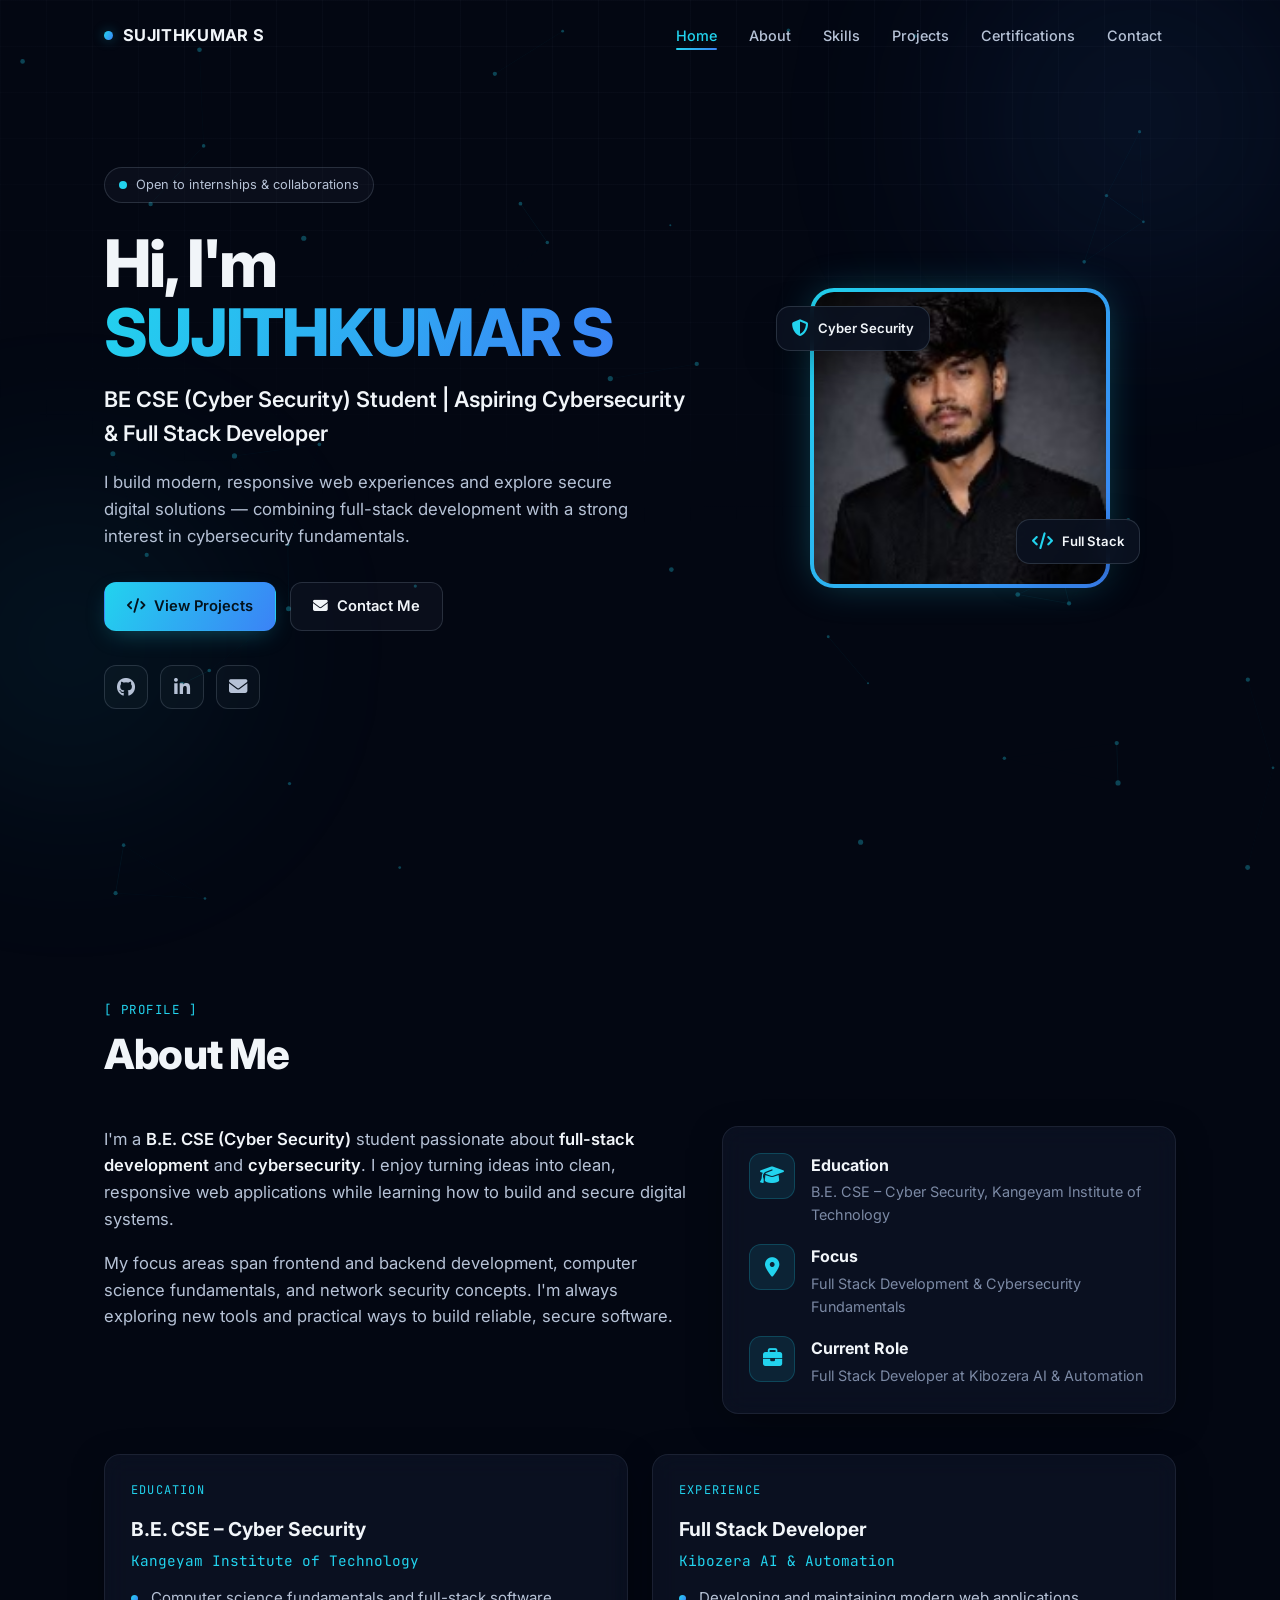
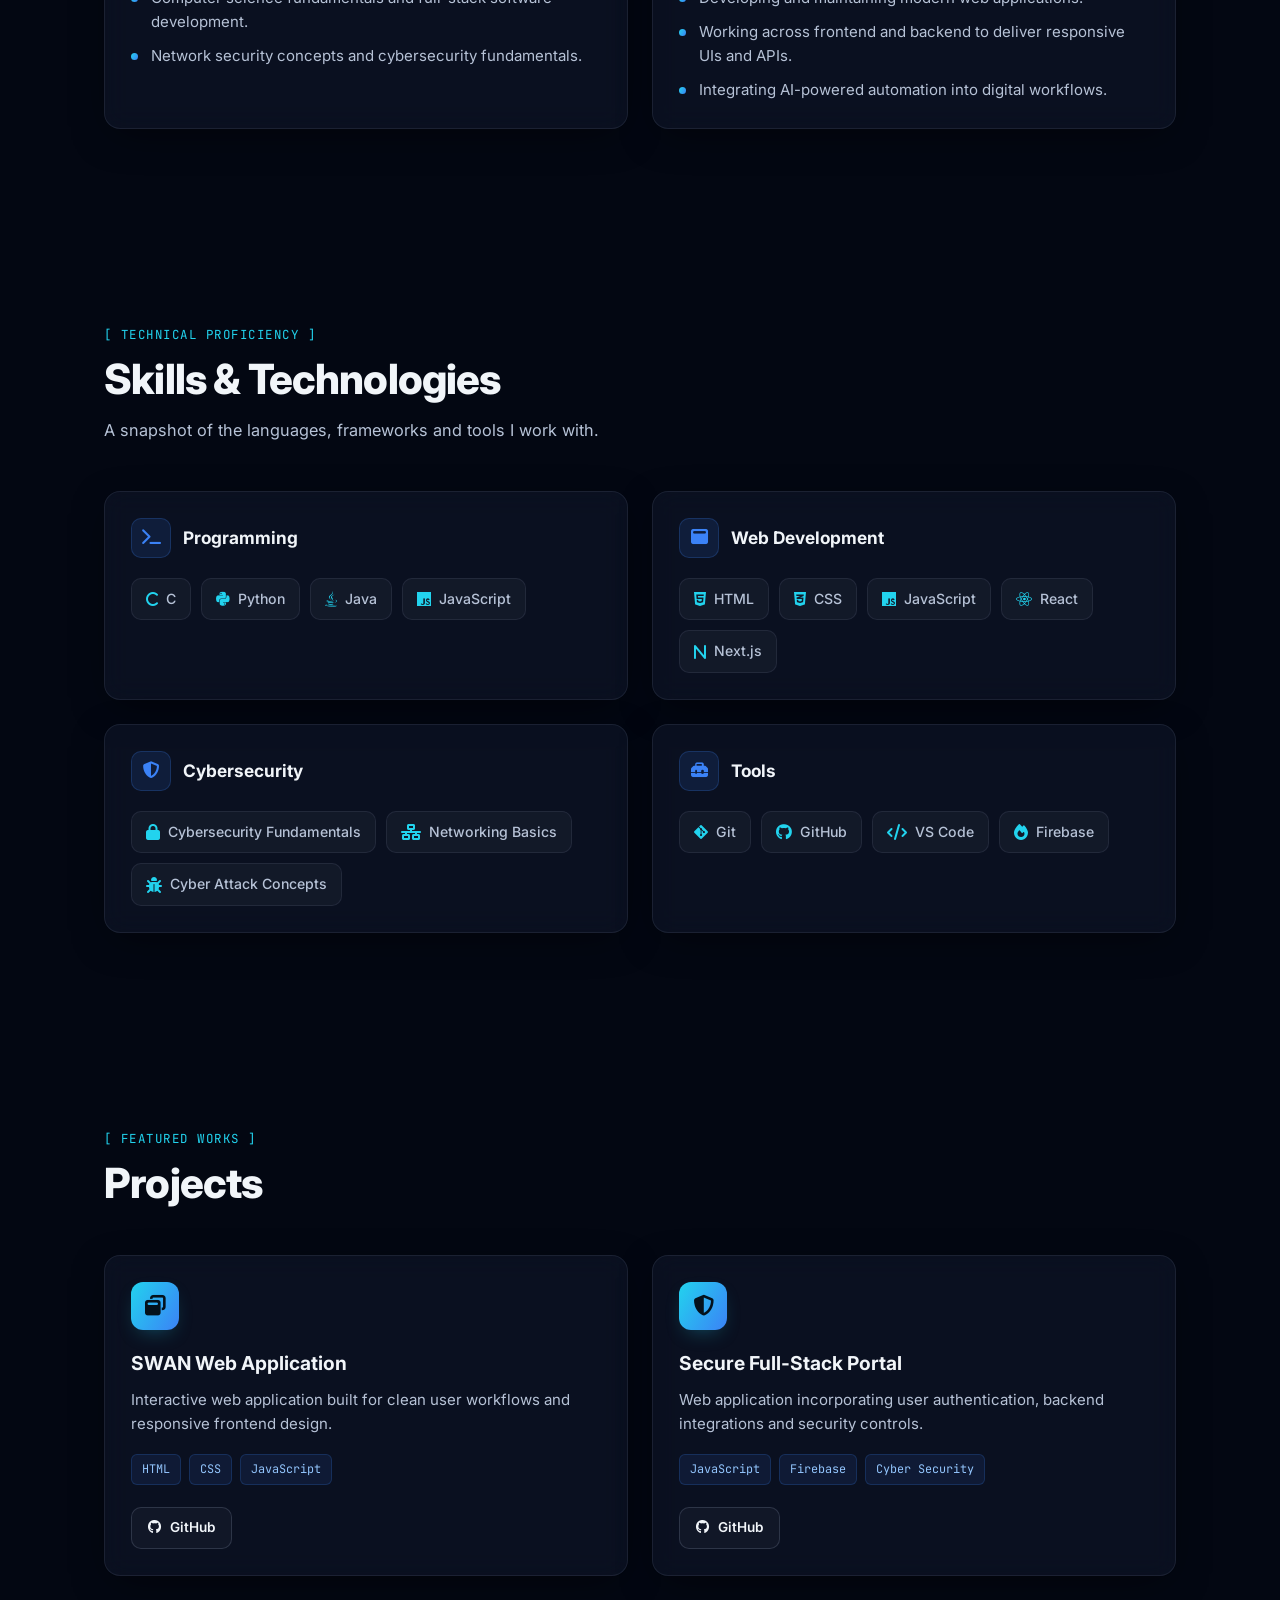
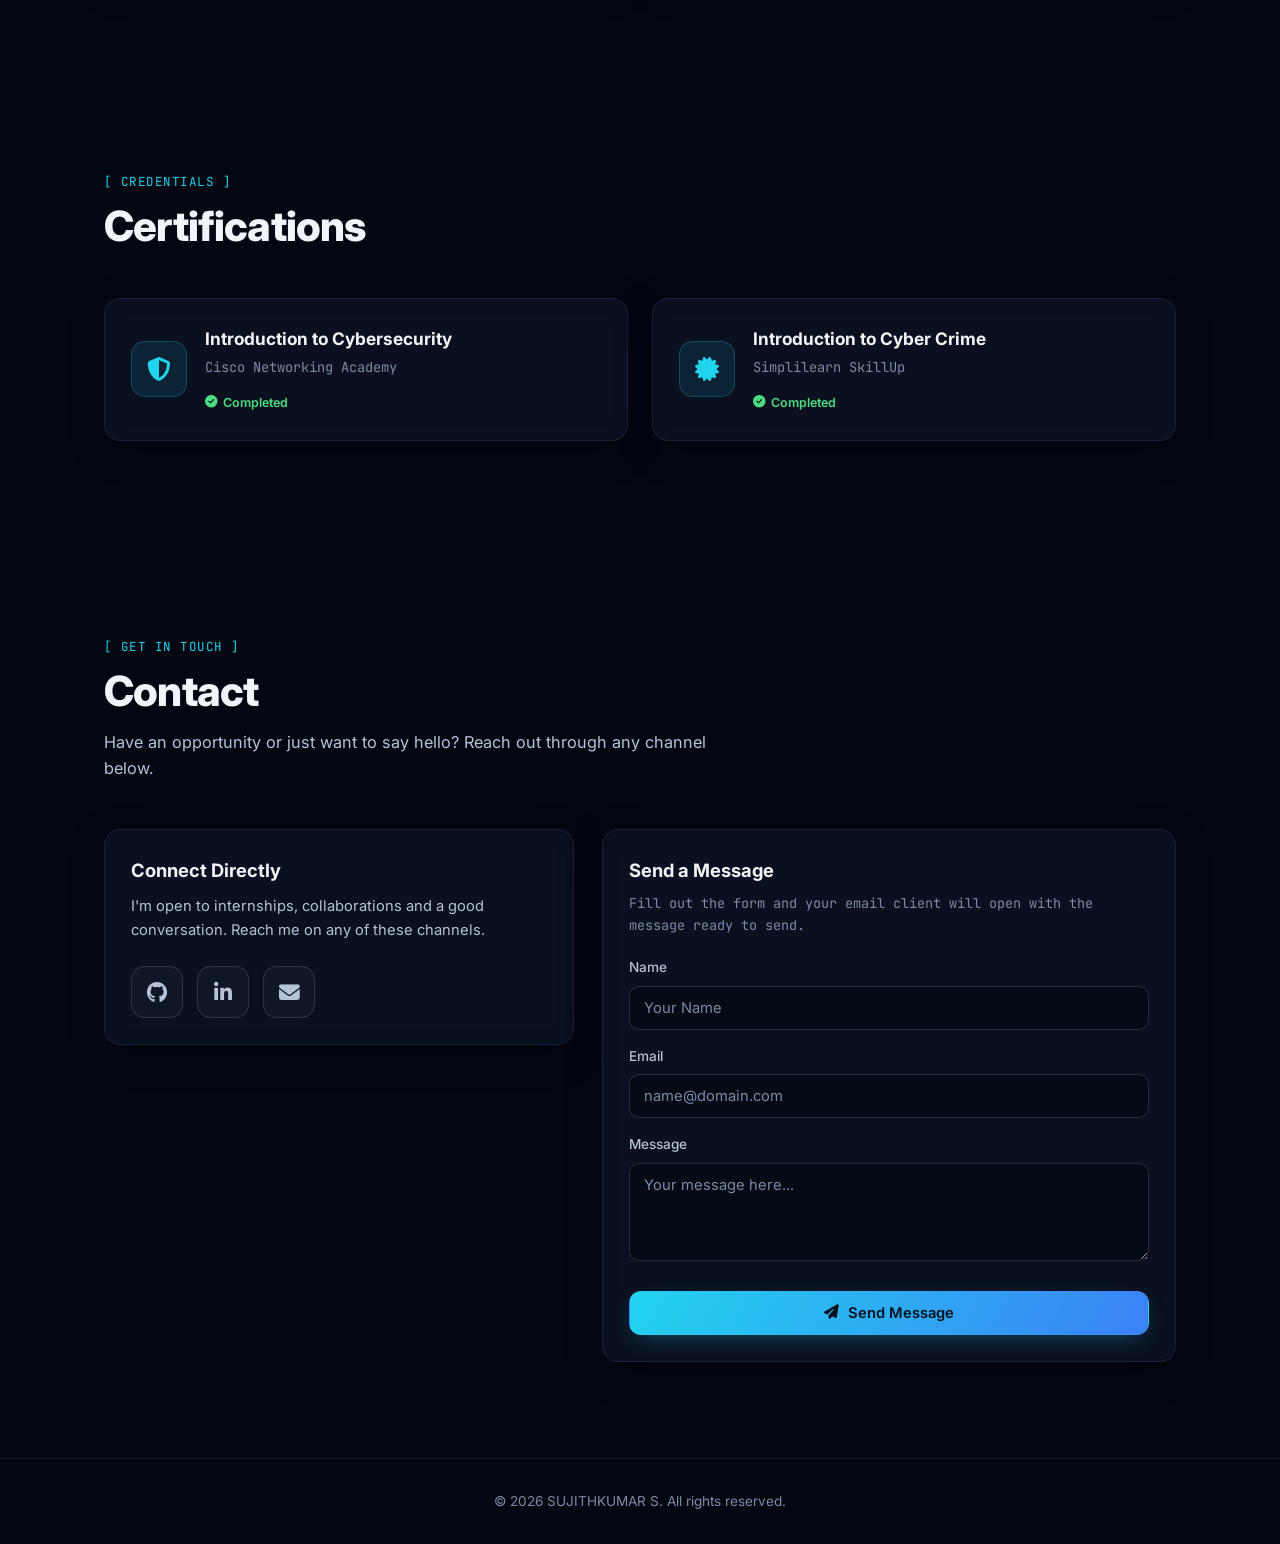
==== commit 279a06e7: "Hide contact details behind icon-only social links with tooltips" ====
--- a/index.html
+++ b/index.html
@@ -82,22 +82,19 @@
               <a href="#projects" class="btn btn-primary">
                 <i class="fa-solid fa-code" aria-hidden="true"></i> View Projects
               </a>
-              <a href="https://github.com/Sujithkumar15" target="_blank" rel="noopener" class="btn btn-outline">
-                <i class="fa-brands fa-github" aria-hidden="true"></i> GitHub Profile
-              </a>
               <a href="#contact" class="btn btn-outline">
                 <i class="fa-solid fa-envelope" aria-hidden="true"></i> Contact Me
               </a>
             </div>
 
             <div class="hero-socials reveal">
-              <a href="https://github.com/Sujithkumar15" target="_blank" rel="noopener" aria-label="GitHub">
+              <a href="https://github.com/Sujithkumar15" target="_blank" rel="noopener" class="social-icon" data-tooltip="GitHub" aria-label="GitHub (opens in a new tab)">
                 <i class="fa-brands fa-github" aria-hidden="true"></i>
               </a>
-              <a href="https://linkedin.com" target="_blank" rel="noopener" aria-label="LinkedIn">
+              <a href="https://linkedin.com" target="_blank" rel="noopener" class="social-icon" data-tooltip="LinkedIn" aria-label="LinkedIn (opens in a new tab)">
                 <i class="fa-brands fa-linkedin-in" aria-hidden="true"></i>
               </a>
-              <a href="mailto:sujithkumar.cyb25@kitech.edu.in" aria-label="Email">
+              <a href="mailto:sujithkumar.cyb25@kitech.edu.in" class="social-icon" data-tooltip="Email" aria-label="Send an email">
                 <i class="fa-solid fa-envelope" aria-hidden="true"></i>
               </a>
             </div>
@@ -360,20 +357,21 @@
         </div>
 
         <div class="contact-grid">
-          <div class="card reveal">
+          <div class="card reveal contact-connect">
             <h3 style="font-size: 1.15rem; font-weight: 700;">Connect Directly</h3>
-            <div class="contact-links">
-              <a href="mailto:sujithkumar.cyb25@kitech.edu.in" class="contact-item font-mono">
+            <p style="color: var(--text-secondary); font-size: 0.92rem; margin-top: 10px;">
+              I&apos;m open to internships, collaborations and a good conversation. Reach me on any
+              of these channels.
+            </p>
+            <div class="social-row">
+              <a href="https://github.com/Sujithkumar15" target="_blank" rel="noopener" class="social-icon social-icon-lg" data-tooltip="GitHub" aria-label="GitHub (opens in a new tab)">
+                <i class="fa-brands fa-github" aria-hidden="true"></i>
+              </a>
+              <a href="https://linkedin.com" target="_blank" rel="noopener" class="social-icon social-icon-lg" data-tooltip="LinkedIn" aria-label="LinkedIn (opens in a new tab)">
+                <i class="fa-brands fa-linkedin-in" aria-hidden="true"></i>
+              </a>
+              <a href="mailto:sujithkumar.cyb25@kitech.edu.in" class="social-icon social-icon-lg" data-tooltip="Email" aria-label="Send an email">
                 <i class="fa-solid fa-envelope" aria-hidden="true"></i>
-                sujithkumar.cyb25@kitech.edu.in
-              </a>
-              <a href="https://linkedin.com" target="_blank" rel="noopener" class="contact-item font-mono">
-                <i class="fa-brands fa-linkedin" aria-hidden="true"></i>
-                LinkedIn Profile
-              </a>
-              <a href="https://github.com/Sujithkumar15" target="_blank" rel="noopener" class="contact-item font-mono">
-                <i class="fa-brands fa-github" aria-hidden="true"></i>
-                github.com/Sujithkumar15
               </a>
             </div>
           </div>
@@ -381,7 +379,7 @@
           <div class="card reveal">
             <h3 style="font-size: 1.15rem; font-weight: 700;">Send a Message</h3>
             <p style="color: var(--text-muted); font-size: 0.85rem; margin: 8px 0 20px;" class="font-mono">
-              Submitting opens your email client to send directly to sujithkumar.cyb25@kitech.edu.in.
+              Fill out the form and your email client will open with the message ready to send.
             </p>
 
             <form id="contact-form" novalidate>
--- a/style.css
+++ b/style.css
@@ -434,7 +434,9 @@
   gap: 12px;
 }
 
-.hero-socials a {
+/* ---------- Icon-only social buttons + tooltips ---------- */
+.social-icon {
+  position: relative;
   width: 44px;
   height: 44px;
   display: flex;
@@ -444,13 +446,74 @@
   border-radius: 12px;
   color: var(--text-secondary);
   font-size: 1.15rem;
-  transition: all 0.2s ease;
-}
-
-.hero-socials a:hover {
+  background: rgba(148, 163, 184, 0.04);
+  transition: color 0.2s ease, border-color 0.2s ease, transform 0.2s ease,
+    background 0.2s ease, box-shadow 0.2s ease;
+}
+
+.social-icon:hover {
   color: var(--accent-cyan);
   border-color: var(--accent-cyan);
   transform: translateY(-3px);
+  background: rgba(34, 211, 238, 0.08);
+  box-shadow: 0 8px 22px -10px var(--accent-glow);
+}
+
+.social-icon-lg {
+  width: 52px;
+  height: 52px;
+  font-size: 1.3rem;
+  border-radius: 14px;
+}
+
+/* Tooltip shown on hover/focus of any element with data-tooltip */
+[data-tooltip] {
+  position: relative;
+}
+
+[data-tooltip]::after {
+  content: attr(data-tooltip);
+  position: absolute;
+  bottom: calc(100% + 10px);
+  left: 50%;
+  transform: translateX(-50%) translateY(4px);
+  padding: 6px 11px;
+  background: rgba(10, 17, 32, 0.98);
+  border: 1px solid var(--border-strong);
+  color: var(--text-primary);
+  font-size: 0.74rem;
+  font-weight: 600;
+  letter-spacing: 0.02em;
+  white-space: nowrap;
+  border-radius: 8px;
+  box-shadow: var(--shadow-card);
+  opacity: 0;
+  pointer-events: none;
+  transition: opacity 0.2s ease, transform 0.2s ease;
+}
+
+[data-tooltip]::before {
+  content: "";
+  position: absolute;
+  bottom: calc(100% + 5px);
+  left: 50%;
+  transform: translateX(-50%);
+  border: 5px solid transparent;
+  border-top-color: rgba(10, 17, 32, 0.98);
+  opacity: 0;
+  pointer-events: none;
+  transition: opacity 0.2s ease;
+}
+
+[data-tooltip]:hover::after,
+[data-tooltip]:focus-visible::after {
+  opacity: 1;
+  transform: translateX(-50%) translateY(0);
+}
+
+[data-tooltip]:hover::before,
+[data-tooltip]:focus-visible::before {
+  opacity: 1;
 }
 
 /* Hero visual */
@@ -833,39 +896,15 @@
   align-items: start;
 }
 
-.contact-links {
+.contact-connect {
   display: flex;
   flex-direction: column;
+}
+
+.social-row {
+  display: flex;
   gap: 14px;
-  margin-top: 20px;
-}
-
-.contact-item {
-  display: flex;
-  align-items: center;
-  gap: 14px;
-  padding: 14px 16px;
-  border-radius: 12px;
-  border: 1px solid var(--border);
-  background: rgba(148, 163, 184, 0.04);
-  color: var(--text-secondary);
-  font-size: 0.9rem;
-  transition: all 0.2s ease;
-  word-break: break-all;
-}
-
-.contact-item i {
-  color: var(--accent-cyan);
-  font-size: 1.15rem;
-  width: 22px;
-  text-align: center;
-  flex-shrink: 0;
-}
-
-.contact-item:hover {
-  border-color: var(--accent-cyan);
-  color: var(--text-primary);
-  transform: translateX(4px);
+  margin-top: 24px;
 }
 
 .form-group {
